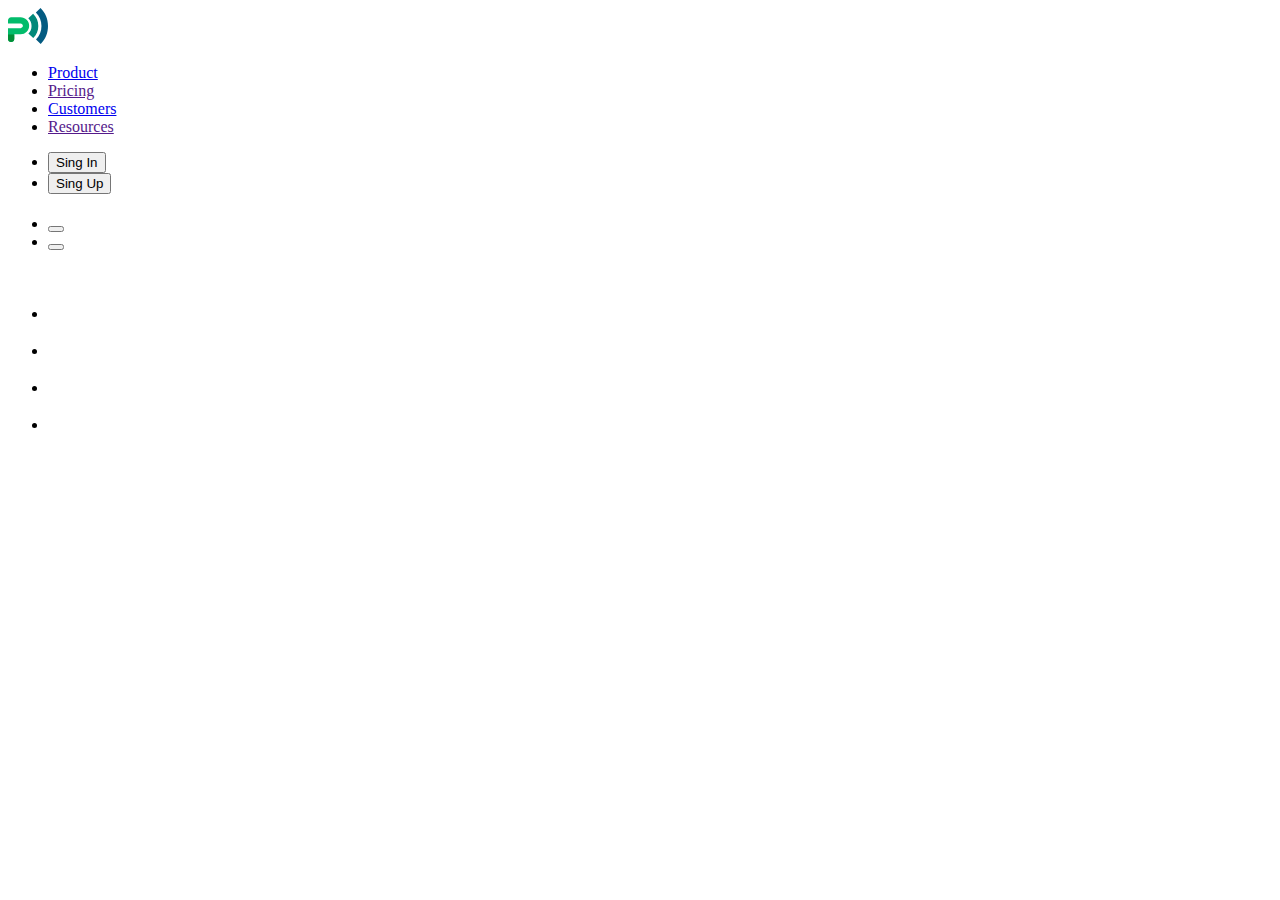
==== index.html @ 63befc43 "add markup" ====
<!DOCTYPE html>
<html lang="en">
  <head>
    <meta charset="UTF-8" />
    <meta name="viewport" content="width=device-width, initial-scale=1.0" />
    <title>Business promotion</title>
  </head>
  <body>
    <header>
      <a href="index.html"></a>
      <img src="images/logo.svg" alt="logo" width="40" height="36" />
      <nav>
        <ul>
          <li><a href="index.html">Product</a></li>
          <li><a href="">Pricing</a></li>
          <li><a href="customers.html">Customers</a></li>
          <li><a href="">Resources</a></li>
        </ul>
      </nav>
      <ul>
        <li><button type="button">Sing In</button></li>
        <li><button type="button">Sing Up</button></li>
      </ul>
    </header>
    <main>
      <section>
        <h1></h1>
        <p></p>
        <ul>
          <li><button type="button"></button></li>
          <li><button type="button"></button></li>
        </ul>
        <img src="" alt="" />
      </section>
      <section>
        <h2></h2>
        <ul>
          <li>
            <img src="" alt="" />
            <h3></h3>
            <p></p>
          </li>
          <li>
            <img src="" alt="" />
            <h3></h3>
            <p></p>
          </li>
          <li>
            <img src="" alt="" />
            <h3></h3>
            <p></p>
          </li>
          <li>
            <img src="" alt="" />
            <h3></h3>
            <p></p>
          </li>
        </ul>
      </section>
    </main>
    <footer></footer>
  </body>
</html>
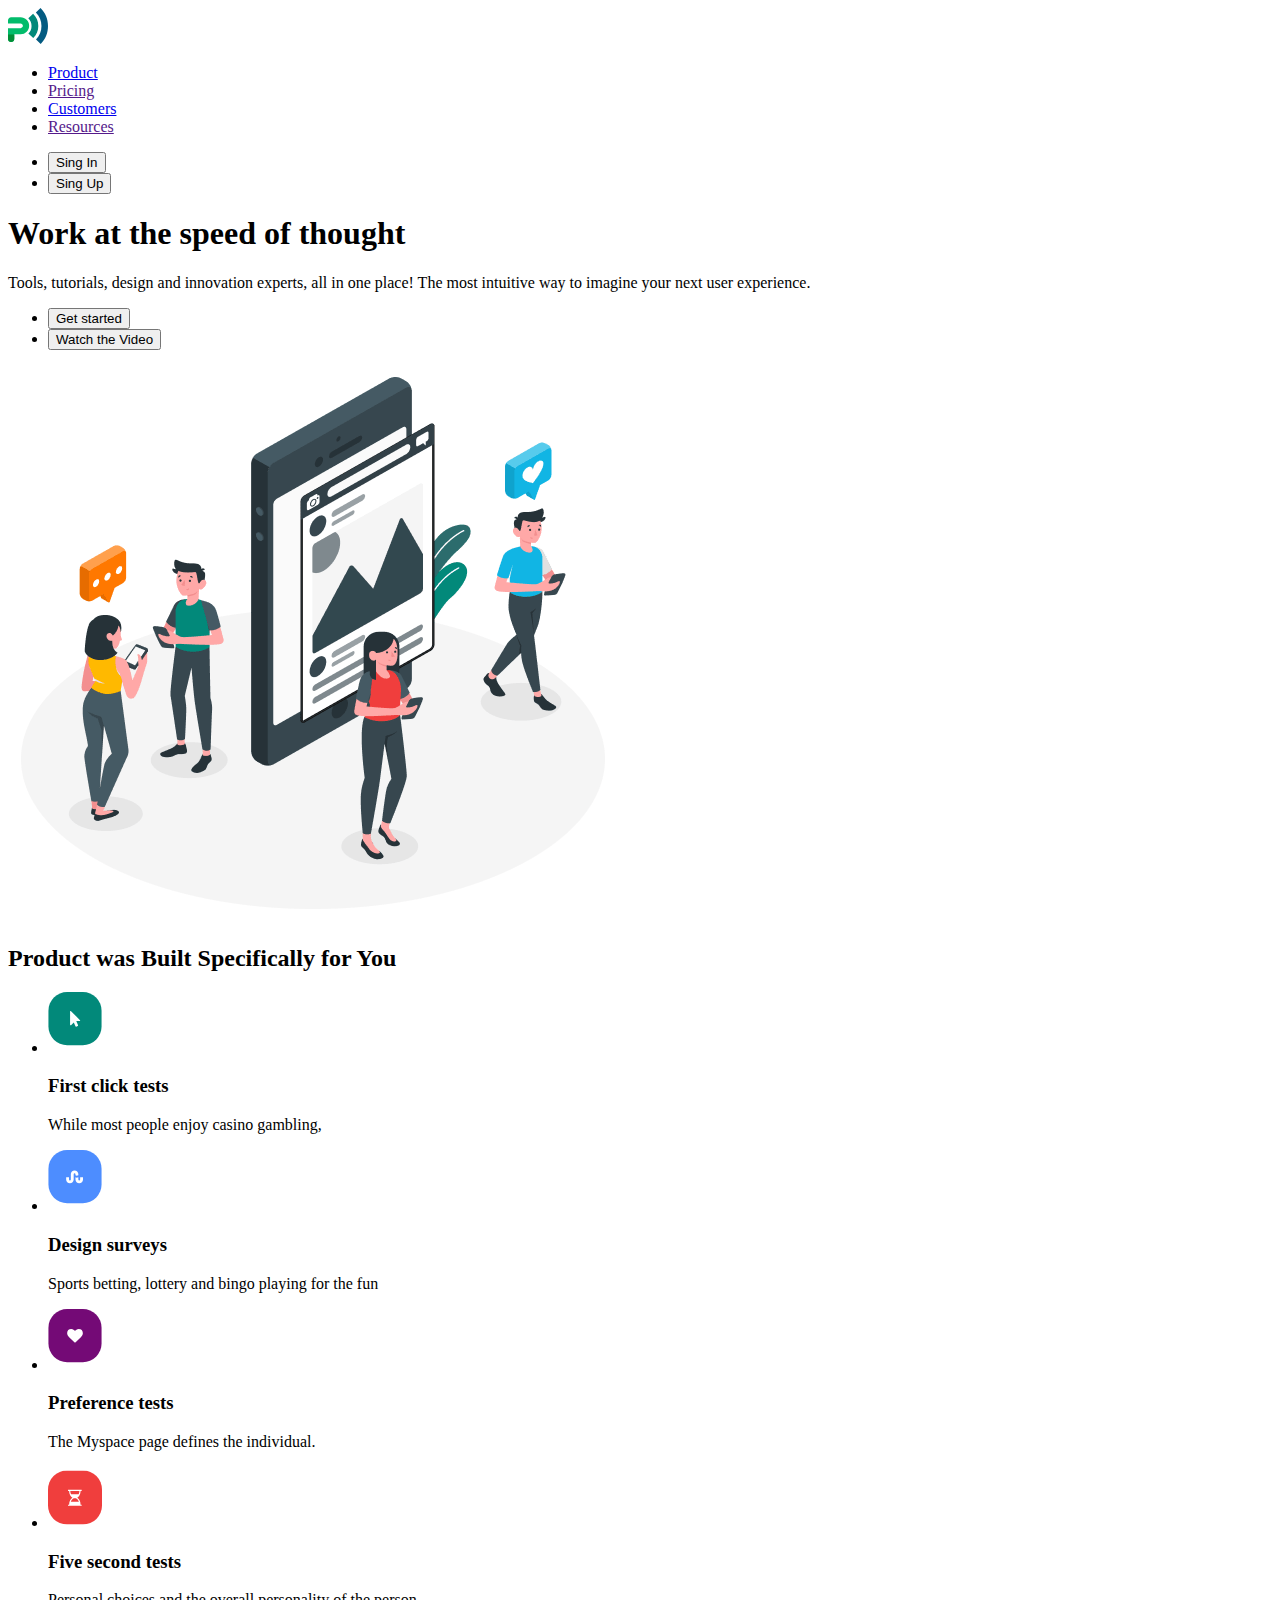
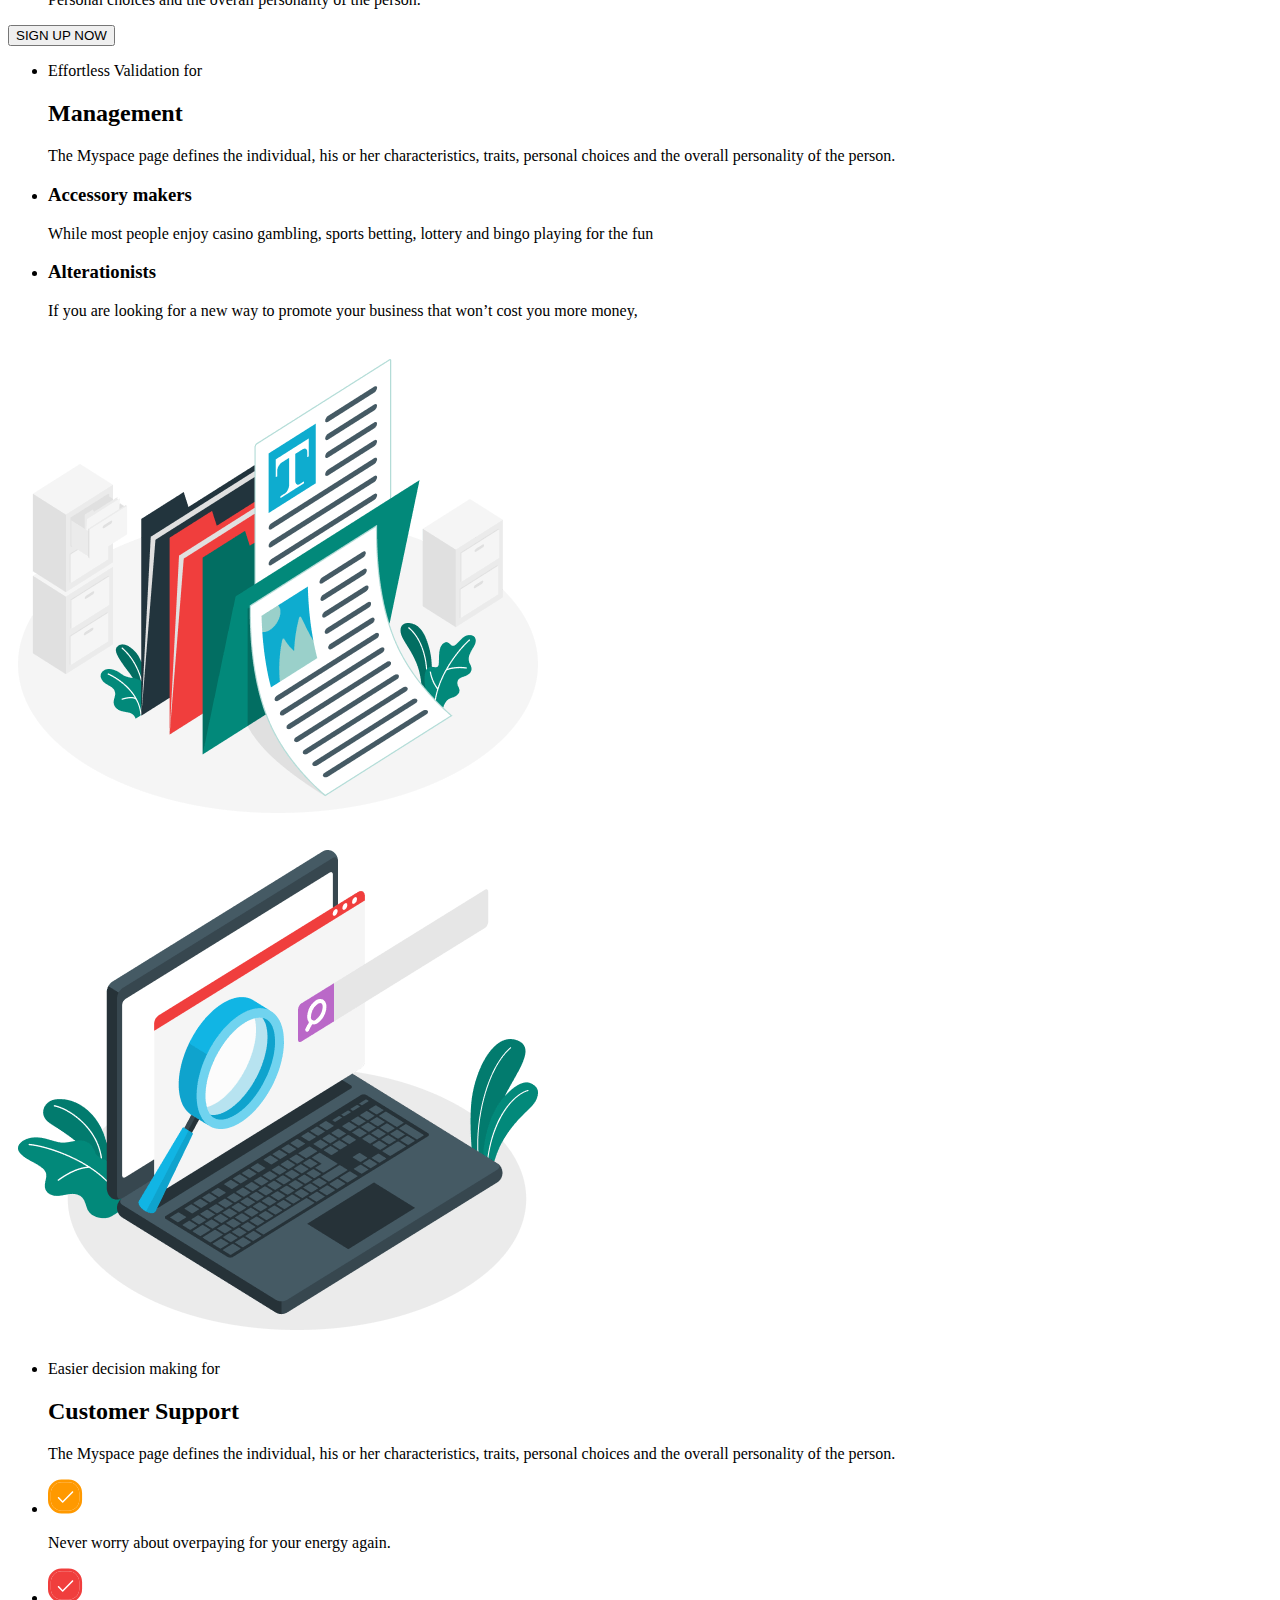
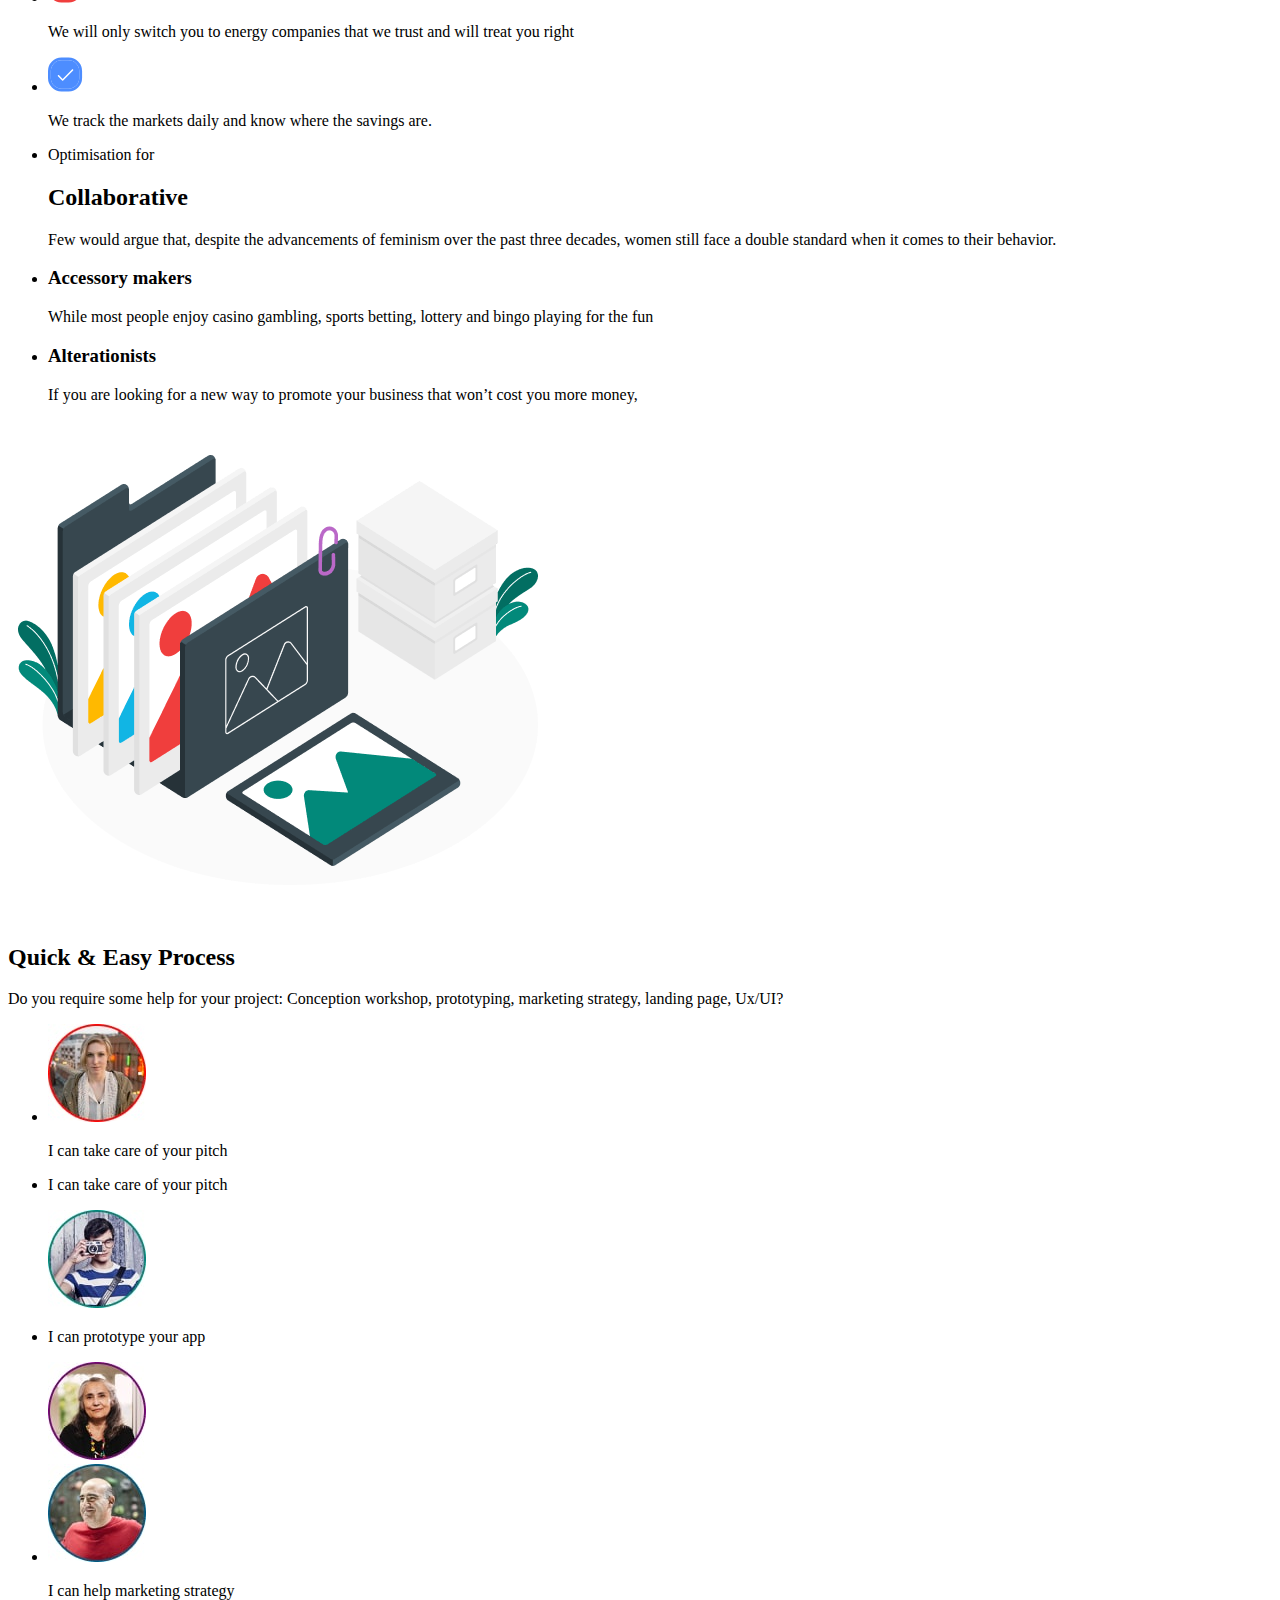
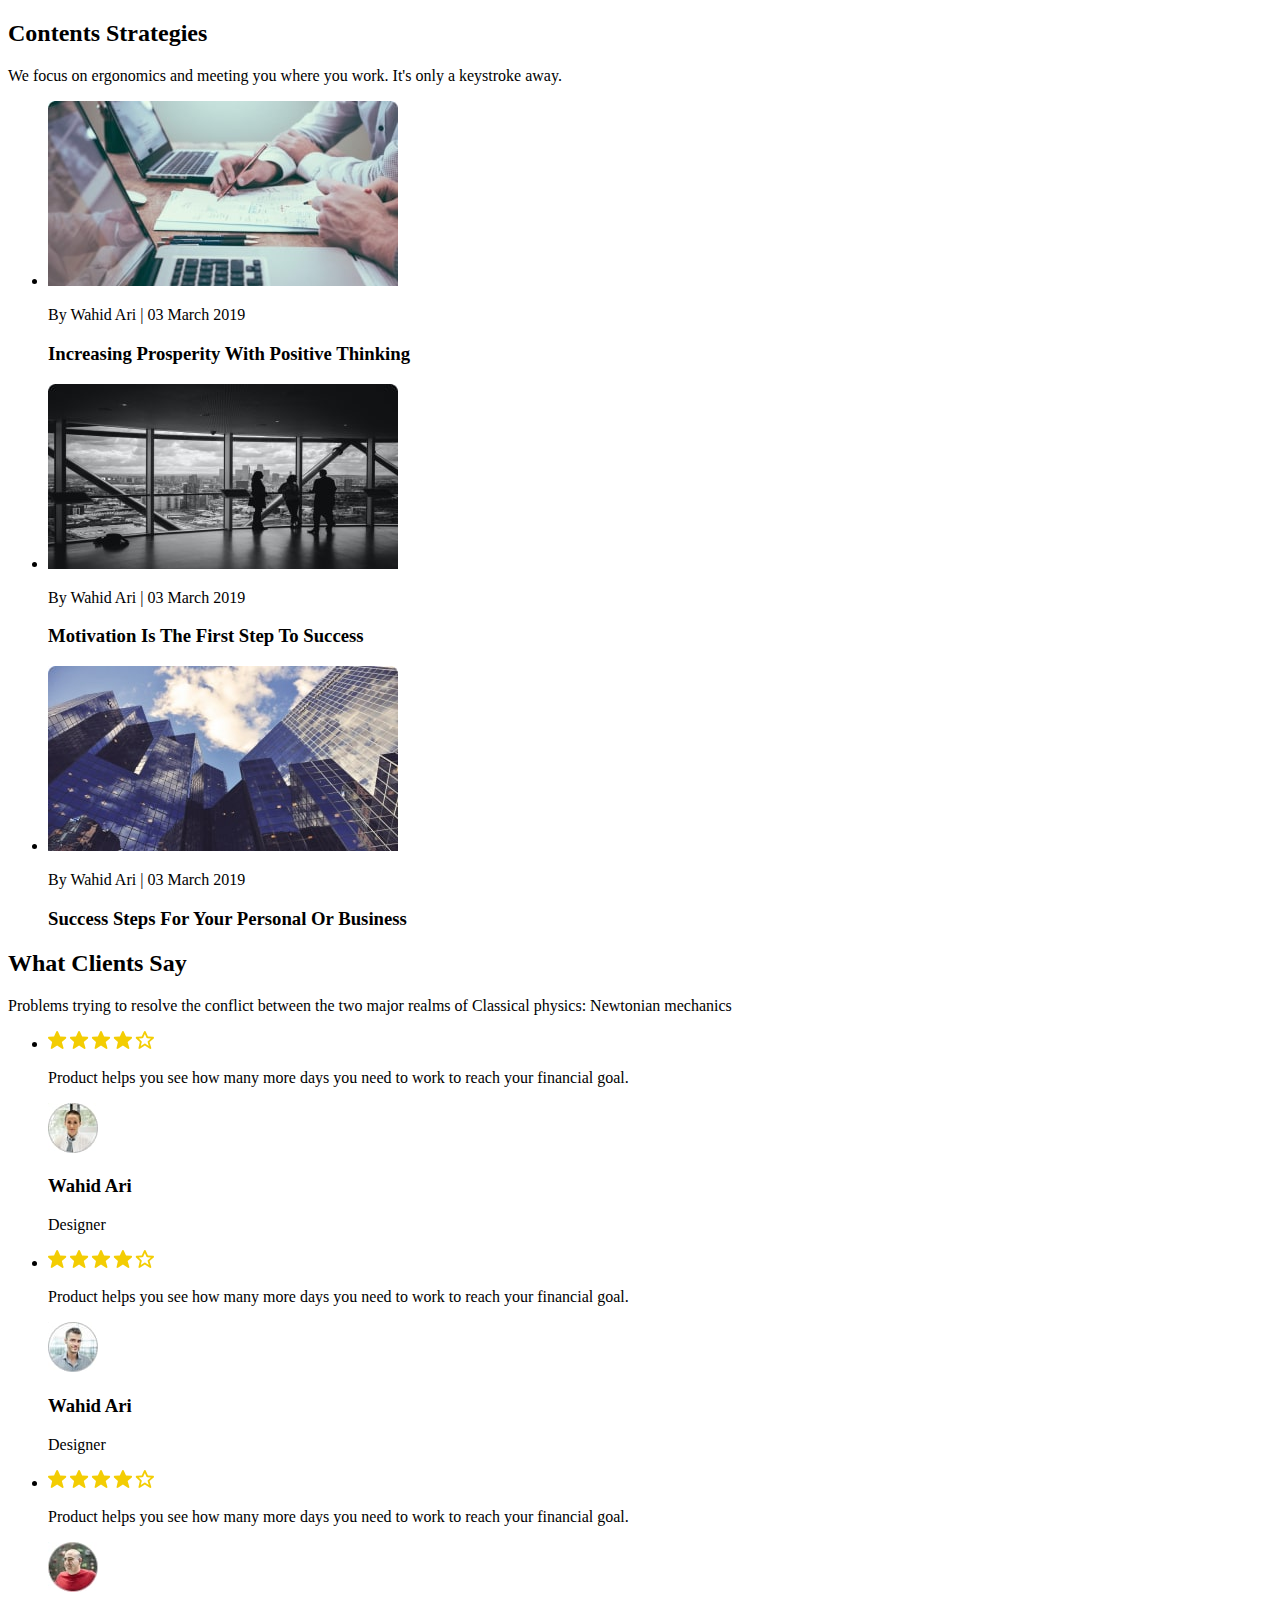
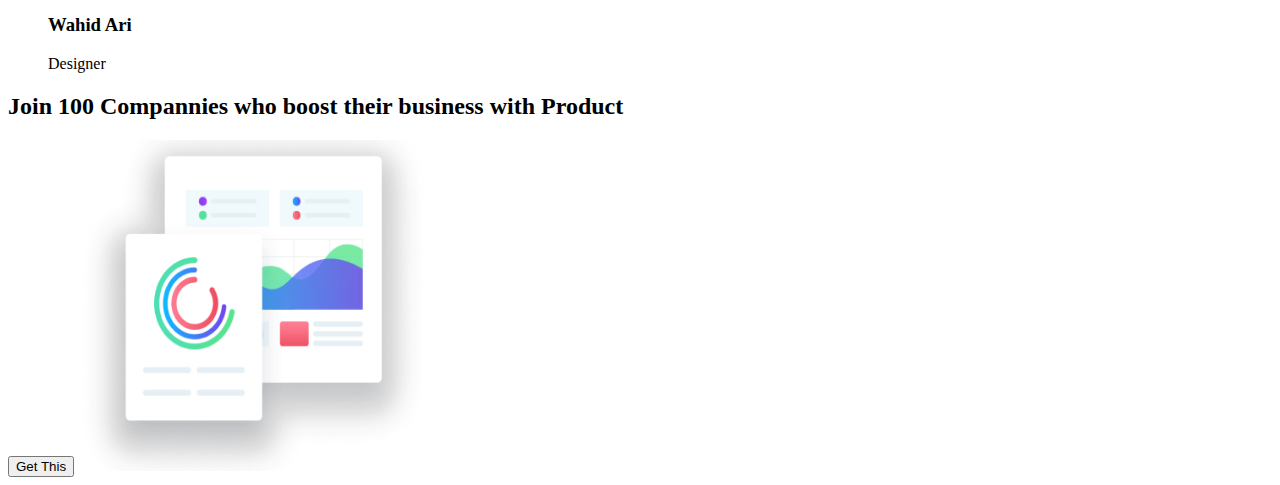
==== commit 1162c2c6: "index markup" ====
--- a/index.html
+++ b/index.html
@@ -8,7 +8,7 @@
   <body>
     <header>
       <a href="index.html"></a>
-      <img src="images/logo.svg" alt="logo" width="40" height="36" />
+      <img src="./images/logo.svg" alt="logo" width="40" height="36" />
       <nav>
         <ul>
           <li><a href="index.html">Product</a></li>
@@ -24,38 +24,311 @@
     </header>
     <main>
       <section>
-        <h1></h1>
-        <p></p>
-        <ul>
-          <li><button type="button"></button></li>
-          <li><button type="button"></button></li>
-        </ul>
-        <img src="" alt="" />
-      </section>
-      <section>
-        <h2></h2>
-        <ul>
-          <li>
-            <img src="" alt="" />
-            <h3></h3>
-            <p></p>
-          </li>
-          <li>
-            <img src="" alt="" />
-            <h3></h3>
-            <p></p>
-          </li>
-          <li>
-            <img src="" alt="" />
-            <h3></h3>
-            <p></p>
-          </li>
-          <li>
-            <img src="" alt="" />
-            <h3></h3>
-            <p></p>
-          </li>
-        </ul>
+        <h1>Work at the speed of thought</h1>
+        <p>
+          Tools, tutorials, design and innovation experts, all in one place! The
+          most intuitive way to imagine your next user experience.
+        </p>
+        <ul>
+          <li><button type="button">Get started</button></li>
+          <li><button type="button">Watch the Video</button></li>
+        </ul>
+        <img
+          src="images/hero-img.png"
+          alt="Hero-img"
+          width="610"
+          height="555"
+        />
+      </section>
+      <section>
+        <h2>Product was Built Specifically for You</h2>
+        <ul>
+          <li>
+            <img
+              src="images/icon-1.svg"
+              alt="icon-1"
+              width="54"
+              height="61,89"
+            />
+            <h3>First click tests</h3>
+            <p>While most people enjoy casino gambling,</p>
+          </li>
+          <li>
+            <img
+              src="images/icon-2.svg"
+              alt="icon-2"
+              width="54"
+              height="61,89"
+            />
+            <h3>Design surveys</h3>
+            <p>Sports betting, lottery and bingo playing for the fun</p>
+          </li>
+          <li>
+            <img
+              src="images/icon-3.svg"
+              alt="icon-3"
+              width="54"
+              height="61,89"
+            />
+            <h3>Preference tests</h3>
+            <p>The Myspace page defines the individual.</p>
+          </li>
+          <li>
+            <img
+              src="images/icon-4.svg"
+              alt="icon-4"
+              width="54"
+              height="61,89"
+            />
+            <h3>Five second tests</h3>
+            <p>Personal choices and the overall personality of the person.</p>
+          </li>
+        </ul>
+        <button type="button">SIGN UP NOW</button>
+      </section>
+      <section>
+        <ul>
+          <li>
+            <p>Effortless Validation for</p>
+            <h2>Management</h2>
+            <p>
+              The Myspace page defines the individual, his or her
+              characteristics, traits, personal choices and the overall
+              personality of the person.
+            </p>
+          </li>
+          <li>
+            <h3>Accessory makers</h3>
+            <p>
+              While most people enjoy casino gambling, sports betting, lottery
+              and bingo playing for the fun
+            </p>
+          </li>
+          <li>
+            <h3>Alterationists</h3>
+            <p>
+              If you are looking for a new way to promote your business that
+              won’t cost you more money,
+            </p>
+          </li>
+        </ul>
+        <img
+          src="images/management-img.png"
+          alt="img-management"
+          width="540"
+          height="500"
+        />
+      </section>
+      <section>
+        <img
+          src="images/support-img.png"
+          alt="img-support"
+          width="540"
+          height="500"
+        />
+        <ul>
+          <li>
+            <p>Easier decision making for</p>
+            <h2>Customer Support</h2>
+            <p>
+              The Myspace page defines the individual, his or her
+              characteristics, traits, personal choices and the overall
+              personality of the person.
+            </p>
+          </li>
+          <li>
+            <img src="images/icon5.svg" alt="icon5" width="35" height="35" />
+            <p>Never worry about overpaying for your energy again.</p>
+          </li>
+          <li>
+            <img src="images/icon6.svg" alt="icon6" width="35" height="35" />
+            <p>
+              We will only switch you to energy companies that we trust and will
+              treat you right
+            </p>
+          </li>
+          <li>
+            <img src="images/icon7.svg" alt="icon7" width="35" height="35" />
+            <p>We track the markets daily and know where the savings are.</p>
+          </li>
+        </ul>
+      </section>
+      <section>
+        <ul>
+          <li>
+            <p>Optimisation for</p>
+            <h2>Collaborative</h2>
+            <p>
+              Few would argue that, despite the advancements of feminism over
+              the past three decades, women still face a double standard when it
+              comes to their behavior.
+            </p>
+          </li>
+          <li>
+            <h3>Accessory makers</h3>
+            <p>
+              While most people enjoy casino gambling, sports betting, lottery
+              and bingo playing for the fun
+            </p>
+          </li>
+          <li>
+            <h3>Alterationists</h3>
+            <p>
+              If you are looking for a new way to promote your business that
+              won’t cost you more money,
+            </p>
+          </li>
+        </ul>
+        <img
+          src="images/collaboration-img.png"
+          alt="img-collaboration"
+          width="540"
+          height="500"
+        />
+      </section>
+      <section>
+        <h2>Quick & Easy Process</h2>
+        <p>
+          Do you require some help for your project: Conception workshop,
+          prototyping, marketing strategy, landing page, Ux/UI?
+        </p>
+        <ul>
+          <li>
+            <img
+              src="images/avatar1.jpg"
+              alt="avatar1"
+              width="98"
+              height="98"
+            />
+            <p>I can take care of your pitch</p>
+          </li>
+          <li>
+            <p>I can take care of your pitch</p>
+            <img
+              src="images/avatar2.jpg"
+              alt="avatar2"
+              width="98"
+              height="98"
+            />
+          </li>
+          <li>
+            <p>I can prototype your app</p>
+            <img
+              src="images/avatar3.jpg"
+              alt="avatar3"
+              width="98"
+              height="98"
+            />
+          </li>
+          <li>
+            <img
+              src="images/avatar4.jpg"
+              alt="avatar4"
+              width="98"
+              height="98"
+            />
+            <p>I can help marketing strategy</p>
+          </li>
+        </ul>
+      </section>
+      <section>
+        <h2>Contents Strategies</h2>
+        <p>
+          We focus on ergonomics and meeting you where you work. It's only a
+          keystroke away.
+        </p>
+        <ul>
+          <li>
+            <img
+              src="images/image1.jpg"
+              alt="image1"
+              width="350"
+              height="185"
+            />
+            <p>By Wahid Ari | 03 March 2019</p>
+            <h3>Increasing Prosperity With Positive Thinking</h3>
+          </li>
+          <li>
+            <img
+              src="images/image2.jpg"
+              alt="image2"
+              width="350"
+              height="185"
+            />
+            <p>By Wahid Ari | 03 March 2019</p>
+            <h3>Motivation Is The First Step To Success</h3>
+          </li>
+          <li>
+            <img
+              src="images/image3.jpg"
+              alt="image3"
+              width="350"
+              height="185"
+            />
+            <p>By Wahid Ari | 03 March 2019</p>
+            <h3>Success Steps For Your Personal Or Business</h3>
+          </li>
+        </ul>
+      </section>
+      <section></section>
+      <section>
+        <h2>What Clients Say</h2>
+        <p>
+          Problems trying to resolve the conflict between the two major realms
+          of Classical physics: Newtonian mechanics
+        </p>
+        <ul>
+          <li>
+            <img src="images/Group1.svg" alt="Group1" />
+            <p>
+              Product helps you see how many more days you need to work to reach
+              your financial goal.
+            </p>
+            <img
+              src="images/Ellipse 1.jpg"
+              alt="Ellipse1"
+              width="50"
+              height="50"
+            />
+            <h3>Wahid Ari</h3>
+            <p>Designer</p>
+          </li>
+          <li>
+            <img src="images/Group1.svg" alt="Group1" />
+            <p>
+              Product helps you see how many more days you need to work to reach
+              your financial goal.
+            </p>
+            <img
+              src="images/Ellipse 2.jpg"
+              alt="Ellipse2"
+              width="50"
+              height="50"
+            />
+            <h3>Wahid Ari</h3>
+            <p>Designer</p>
+          </li>
+          <li>
+            <img src="images/Group1.svg" alt="Group1" />
+            <p>
+              Product helps you see how many more days you need to work to reach
+              your financial goal.
+            </p>
+            <img
+              src="images/Ellipse 3.jpg"
+              alt="Ellipse3"
+              width="50"
+              height="50"
+            />
+            <h3>Wahid Ari</h3>
+            <p>Designer</p>
+          </li>
+        </ul>
+      </section>
+      <section>
+        <h2>Join 100 Compannies who boost their business with Product</h2>
+        <button type="button">Get This</button>
+        <img src="images/screen.png" alt="screen" width="351" height="331" />
       </section>
     </main>
     <footer></footer>
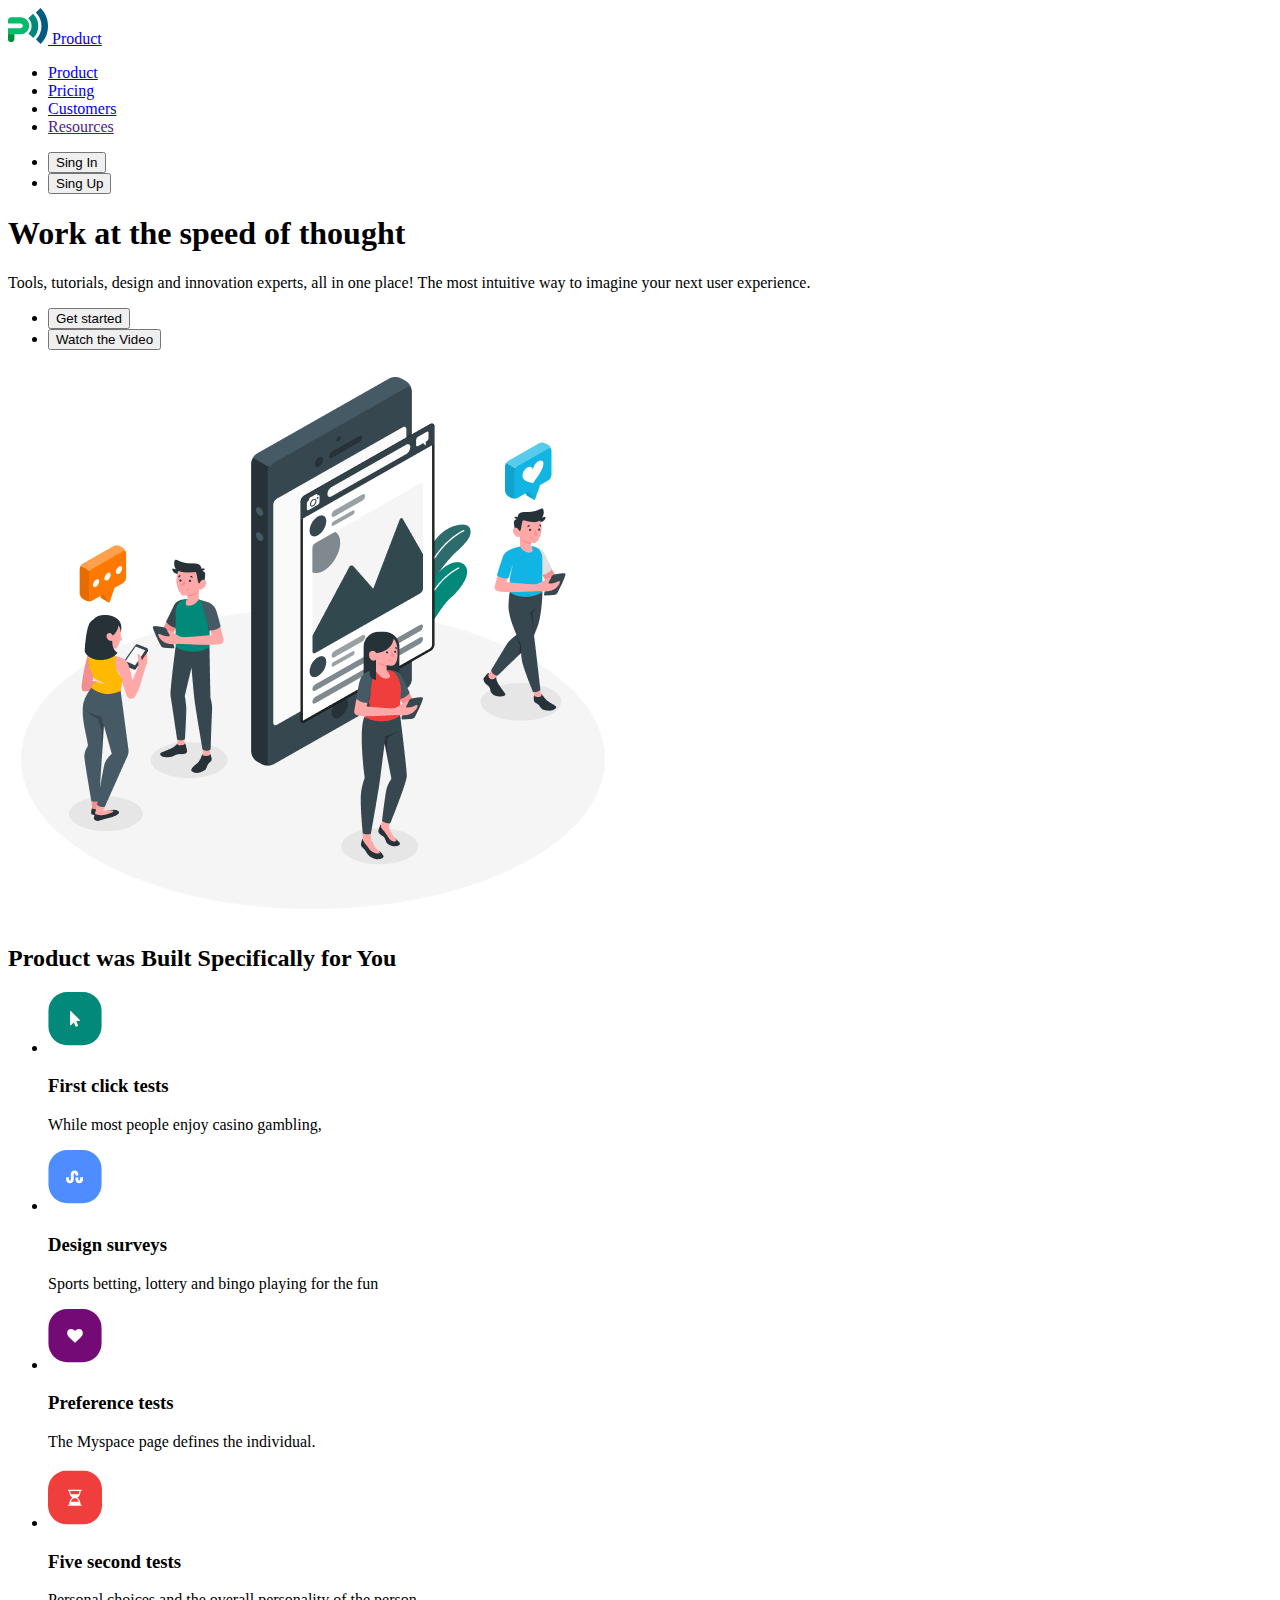
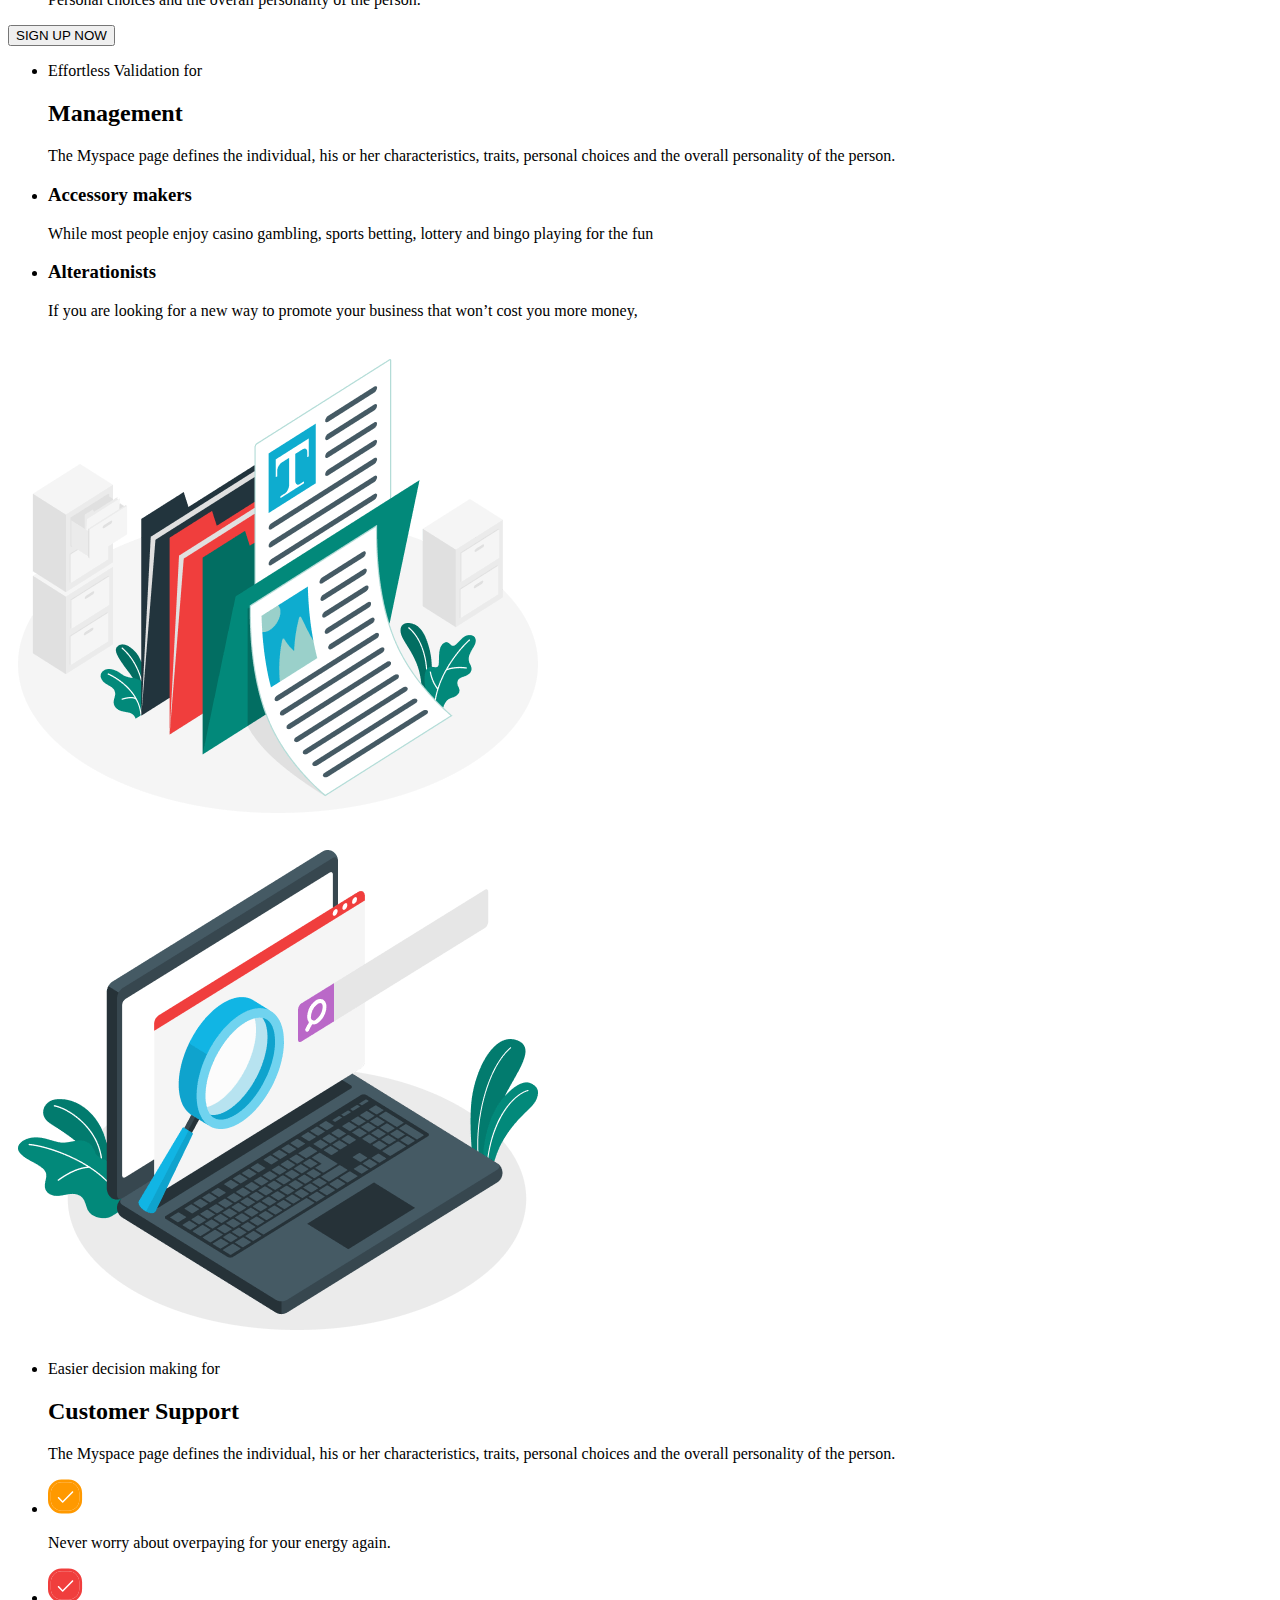
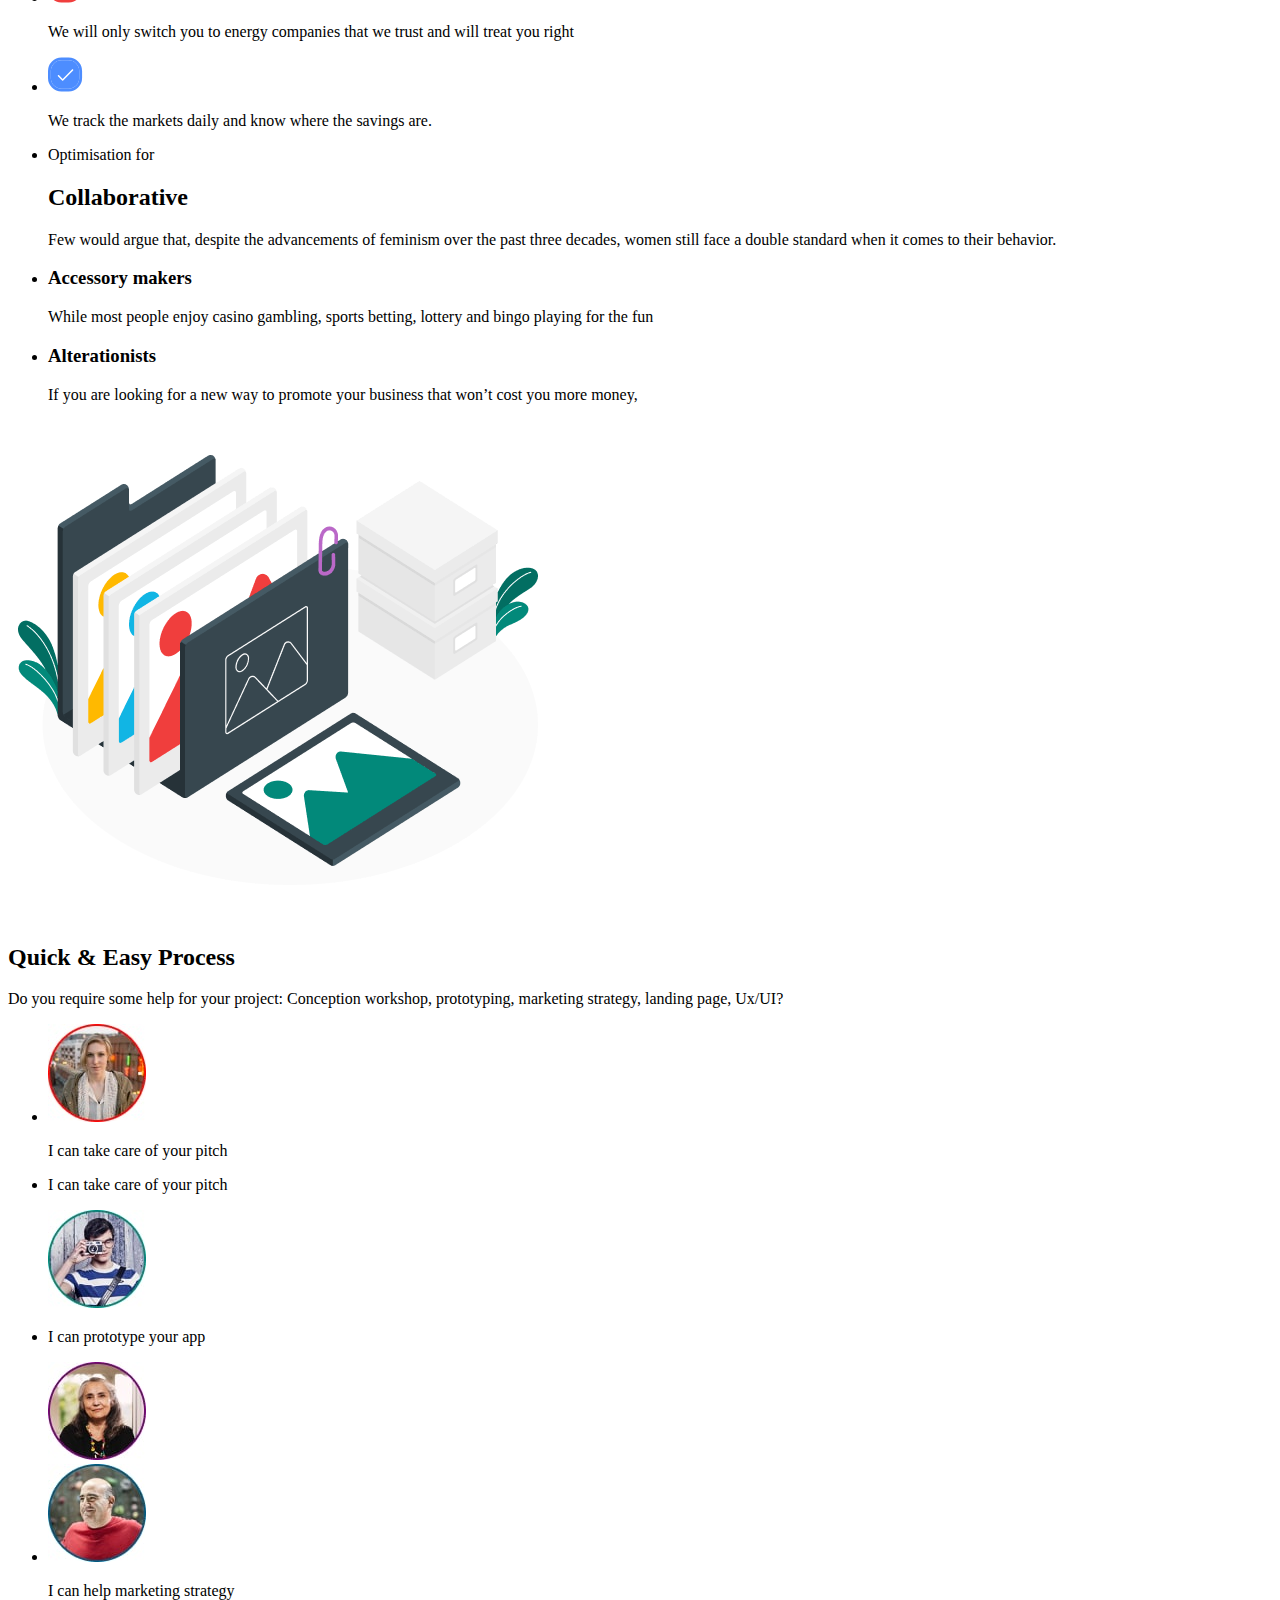
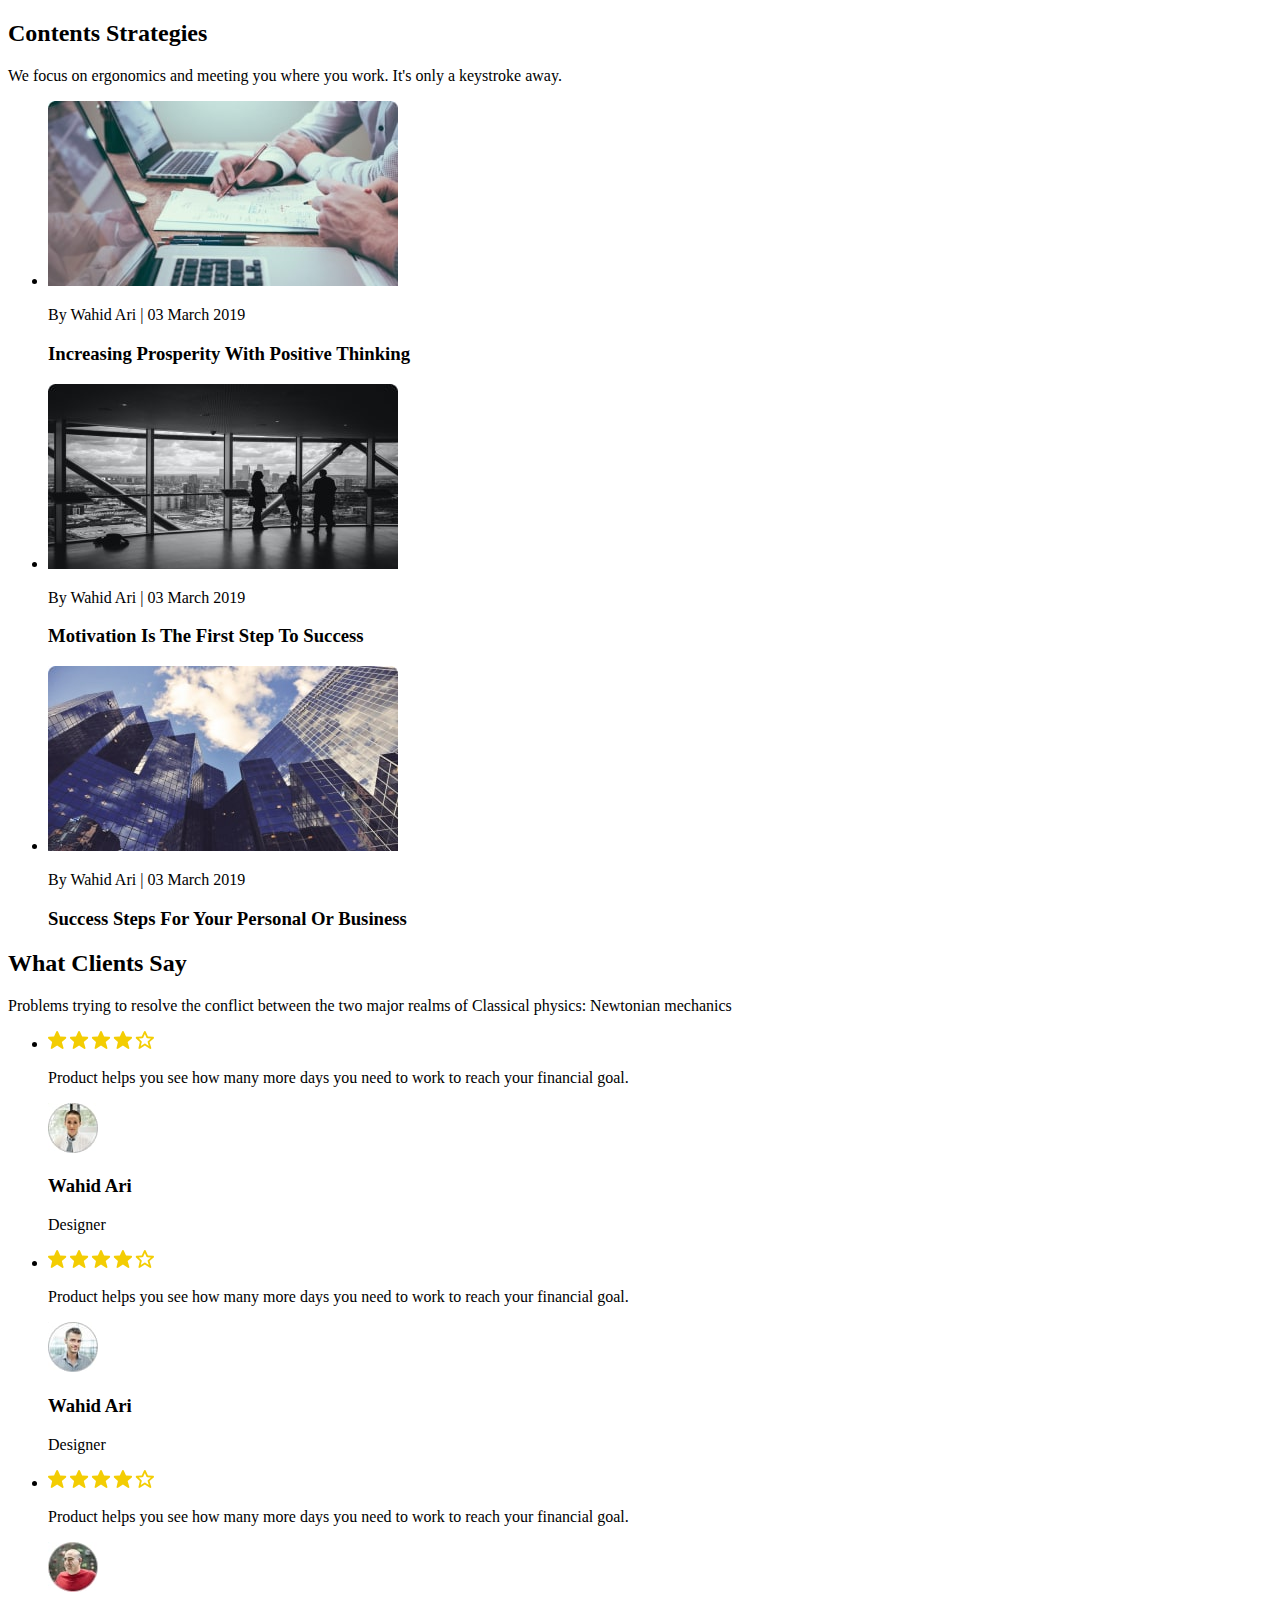
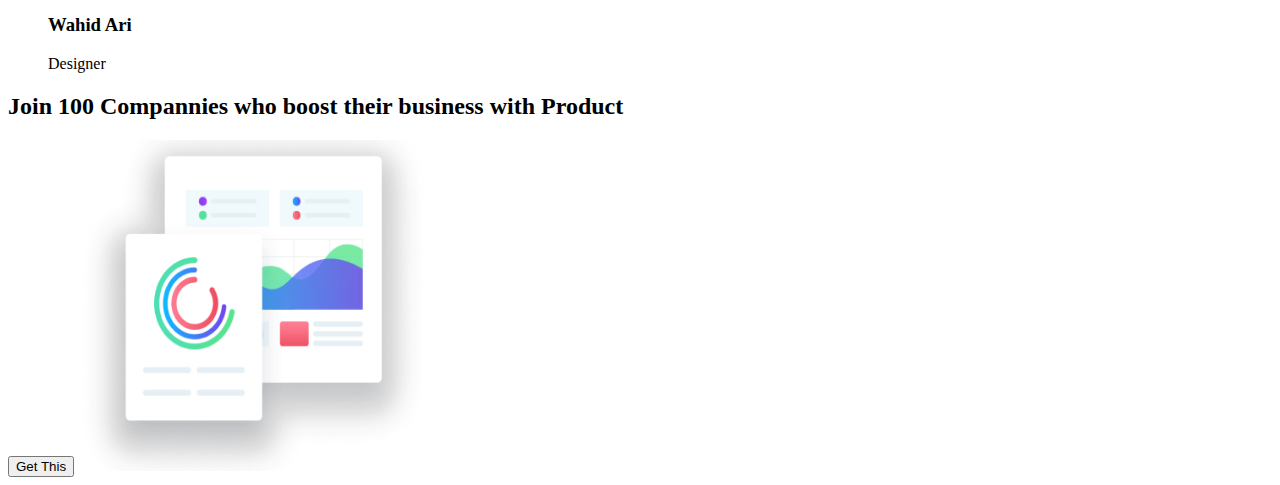
==== commit ac2da2c2: "add markup all" ====
--- a/index.html
+++ b/index.html
@@ -7,13 +7,15 @@
   </head>
   <body>
     <header>
-      <a href="index.html"></a>
-      <img src="./images/logo.svg" alt="logo" width="40" height="36" />
+      <a href="./index.html">
+        <img src="./images/logo.svg" alt="logo" width="40" height="36" />
+        Product
+      </a>
       <nav>
         <ul>
-          <li><a href="index.html">Product</a></li>
-          <li><a href="">Pricing</a></li>
-          <li><a href="customers.html">Customers</a></li>
+          <li><a href="./index.html">Product</a></li>
+          <li><a href="./pricing.html">Pricing</a></li>
+          <li><a href="./customers.html">Customers</a></li>
           <li><a href="">Resources</a></li>
         </ul>
       </nav>
@@ -34,7 +36,7 @@
           <li><button type="button">Watch the Video</button></li>
         </ul>
         <img
-          src="images/hero-img.png"
+          src="./images/hero-img.png"
           alt="Hero-img"
           width="610"
           height="555"
@@ -45,7 +47,7 @@
         <ul>
           <li>
             <img
-              src="images/icon-1.svg"
+              src="./images/icon-1.svg"
               alt="icon-1"
               width="54"
               height="61,89"
@@ -55,7 +57,7 @@
           </li>
           <li>
             <img
-              src="images/icon-2.svg"
+              src="./images/icon-2.svg"
               alt="icon-2"
               width="54"
               height="61,89"
@@ -65,7 +67,7 @@
           </li>
           <li>
             <img
-              src="images/icon-3.svg"
+              src="./images/icon-3.svg"
               alt="icon-3"
               width="54"
               height="61,89"
@@ -75,7 +77,7 @@
           </li>
           <li>
             <img
-              src="images/icon-4.svg"
+              src="./images/icon-4.svg"
               alt="icon-4"
               width="54"
               height="61,89"
@@ -113,7 +115,7 @@
           </li>
         </ul>
         <img
-          src="images/management-img.png"
+          src="./images/management-img.png"
           alt="img-management"
           width="540"
           height="500"
@@ -121,7 +123,7 @@
       </section>
       <section>
         <img
-          src="images/support-img.png"
+          src="./images/support-img.png"
           alt="img-support"
           width="540"
           height="500"
@@ -137,18 +139,18 @@
             </p>
           </li>
           <li>
-            <img src="images/icon5.svg" alt="icon5" width="35" height="35" />
+            <img src="./images/icon5.svg" alt="icon5" width="35" height="35" />
             <p>Never worry about overpaying for your energy again.</p>
           </li>
           <li>
-            <img src="images/icon6.svg" alt="icon6" width="35" height="35" />
+            <img src="./images/icon6.svg" alt="icon6" width="35" height="35" />
             <p>
               We will only switch you to energy companies that we trust and will
               treat you right
             </p>
           </li>
           <li>
-            <img src="images/icon7.svg" alt="icon7" width="35" height="35" />
+            <img src="./images/icon7.svg" alt="icon7" width="35" height="35" />
             <p>We track the markets daily and know where the savings are.</p>
           </li>
         </ul>
@@ -180,7 +182,7 @@
           </li>
         </ul>
         <img
-          src="images/collaboration-img.png"
+          src="./images/collaboration-img.png"
           alt="img-collaboration"
           width="540"
           height="500"
@@ -195,7 +197,7 @@
         <ul>
           <li>
             <img
-              src="images/avatar1.jpg"
+              src="./images/avatar1.jpg"
               alt="avatar1"
               width="98"
               height="98"
@@ -205,7 +207,7 @@
           <li>
             <p>I can take care of your pitch</p>
             <img
-              src="images/avatar2.jpg"
+              src="./images/avatar2.jpg"
               alt="avatar2"
               width="98"
               height="98"
@@ -214,7 +216,7 @@
           <li>
             <p>I can prototype your app</p>
             <img
-              src="images/avatar3.jpg"
+              src="./images/avatar3.jpg"
               alt="avatar3"
               width="98"
               height="98"
@@ -222,7 +224,7 @@
           </li>
           <li>
             <img
-              src="images/avatar4.jpg"
+              src="./images/avatar4.jpg"
               alt="avatar4"
               width="98"
               height="98"
@@ -240,7 +242,7 @@
         <ul>
           <li>
             <img
-              src="images/image1.jpg"
+              src="./images/image1.jpg"
               alt="image1"
               width="350"
               height="185"
@@ -250,7 +252,7 @@
           </li>
           <li>
             <img
-              src="images/image2.jpg"
+              src="./images/image2.jpg"
               alt="image2"
               width="350"
               height="185"
@@ -260,7 +262,7 @@
           </li>
           <li>
             <img
-              src="images/image3.jpg"
+              src="./images/image3.jpg"
               alt="image3"
               width="350"
               height="185"
@@ -279,13 +281,13 @@
         </p>
         <ul>
           <li>
-            <img src="images/Group1.svg" alt="Group1" />
+            <img src="./images/Group1.svg" alt="Group1" />
             <p>
               Product helps you see how many more days you need to work to reach
               your financial goal.
             </p>
             <img
-              src="images/Ellipse 1.jpg"
+              src="./images/Ellipse 1.jpg"
               alt="Ellipse1"
               width="50"
               height="50"
@@ -294,13 +296,13 @@
             <p>Designer</p>
           </li>
           <li>
-            <img src="images/Group1.svg" alt="Group1" />
+            <img src="./images/Group1.svg" alt="Group1" />
             <p>
               Product helps you see how many more days you need to work to reach
               your financial goal.
             </p>
             <img
-              src="images/Ellipse 2.jpg"
+              src="./images/Ellipse 2.jpg"
               alt="Ellipse2"
               width="50"
               height="50"
@@ -309,13 +311,13 @@
             <p>Designer</p>
           </li>
           <li>
-            <img src="images/Group1.svg" alt="Group1" />
+            <img src="./images/Group1.svg" alt="Group1" />
             <p>
               Product helps you see how many more days you need to work to reach
               your financial goal.
             </p>
             <img
-              src="images/Ellipse 3.jpg"
+              src="./images/Ellipse 3.jpg"
               alt="Ellipse3"
               width="50"
               height="50"
@@ -328,7 +330,7 @@
       <section>
         <h2>Join 100 Compannies who boost their business with Product</h2>
         <button type="button">Get This</button>
-        <img src="images/screen.png" alt="screen" width="351" height="331" />
+        <img src="./images/screen.png" alt="screen" width="351" height="331" />
       </section>
     </main>
     <footer></footer>
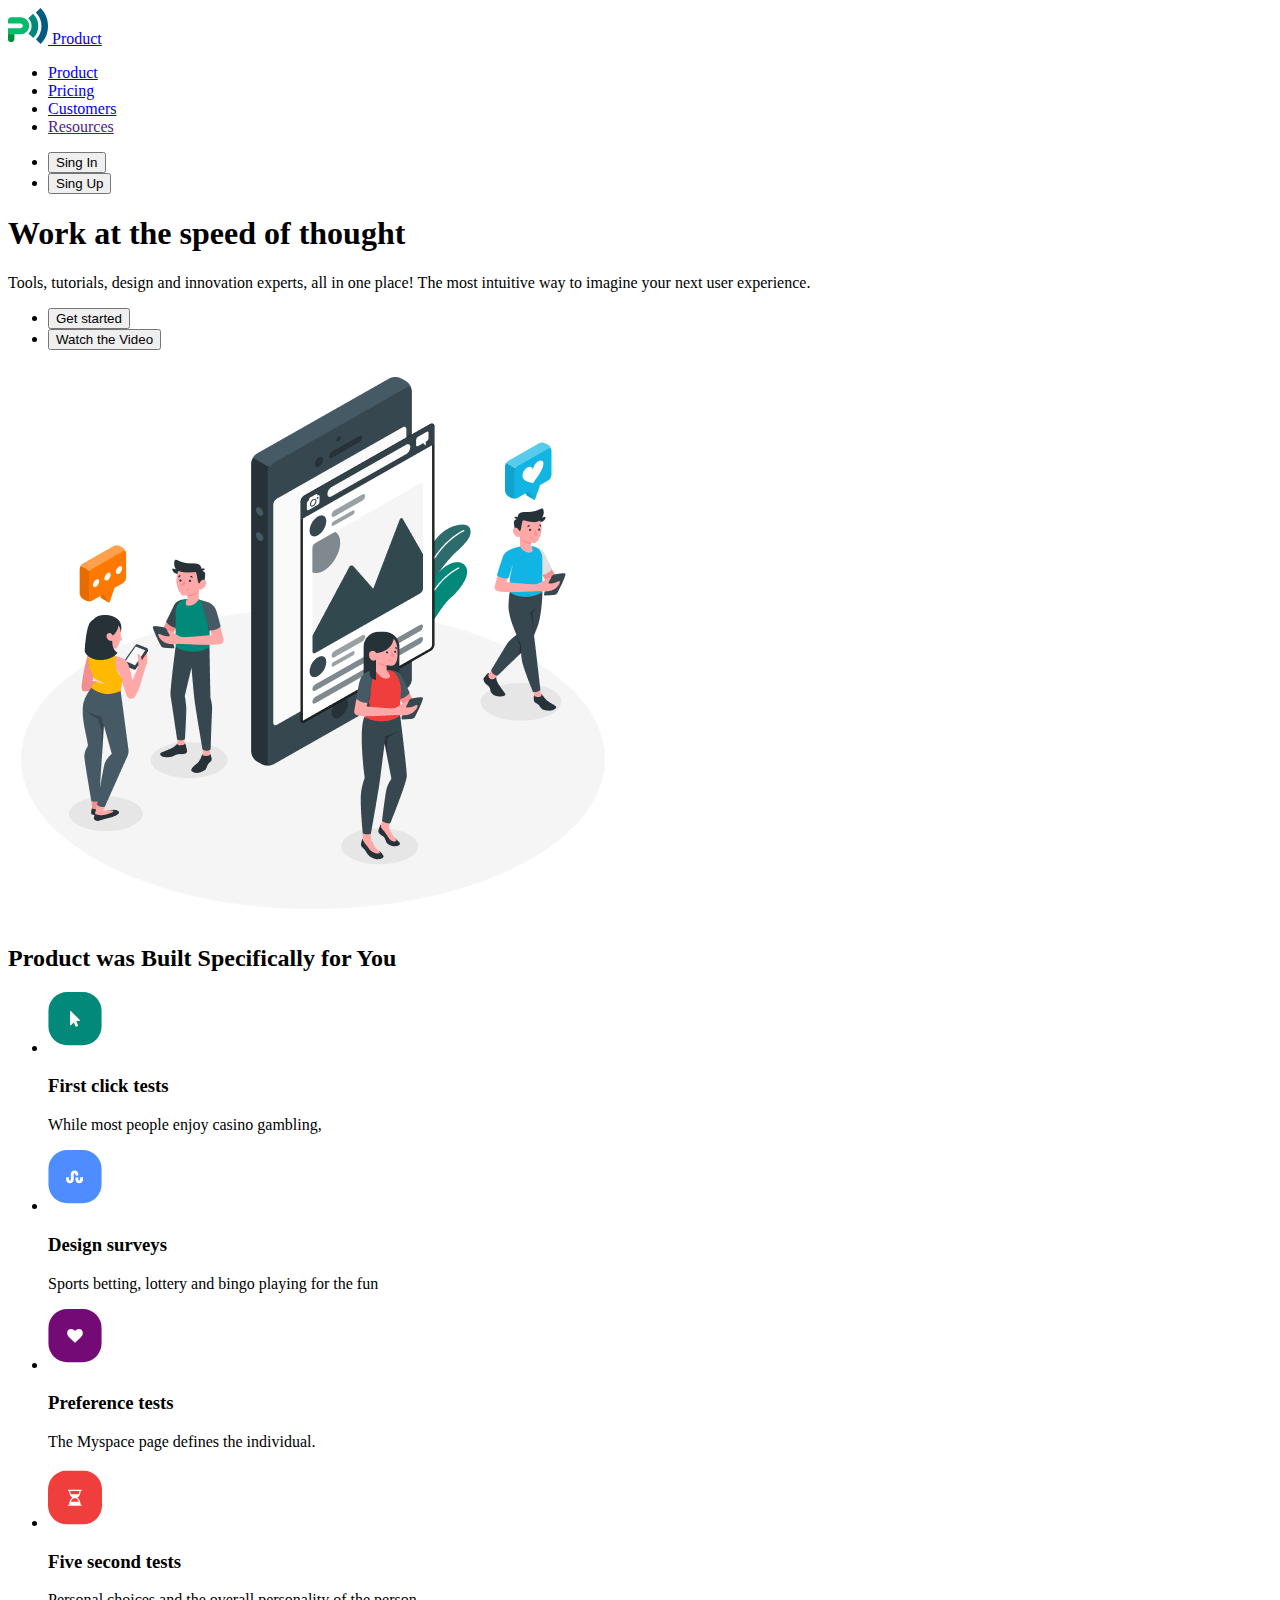
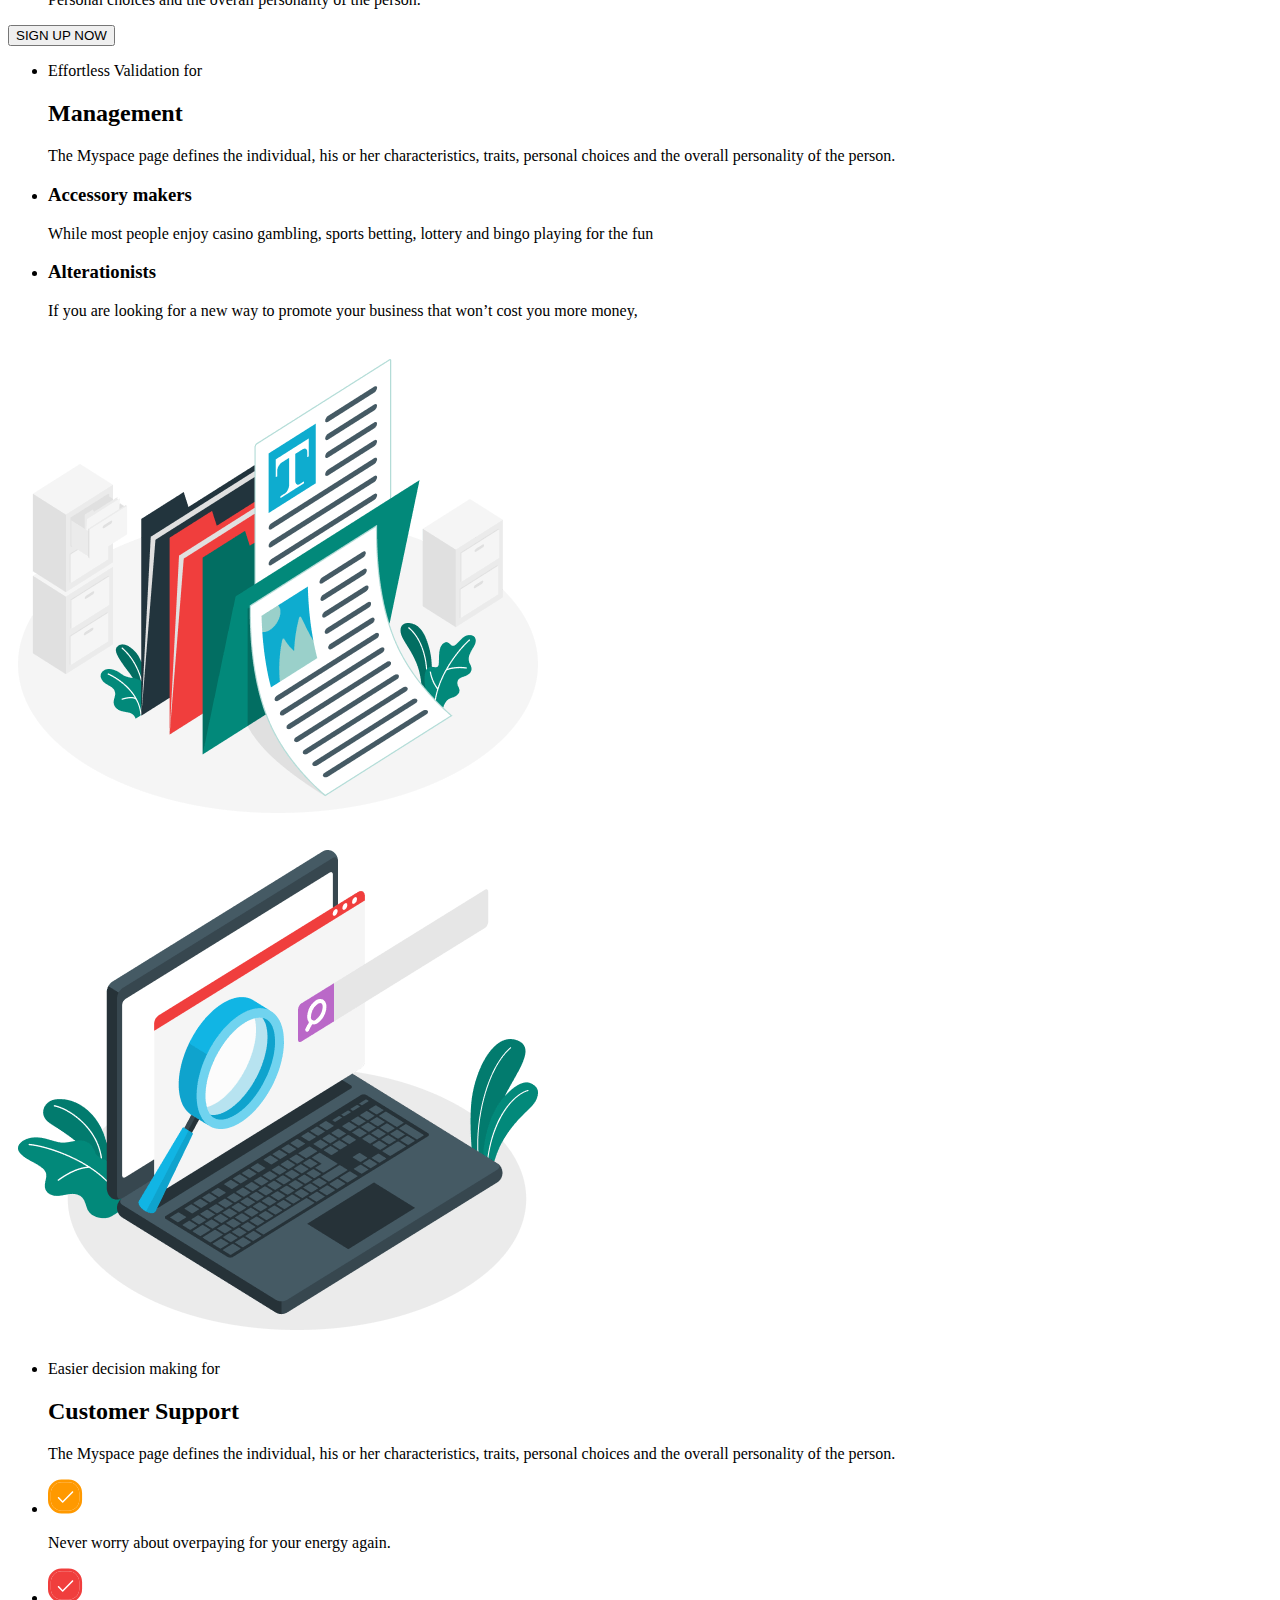
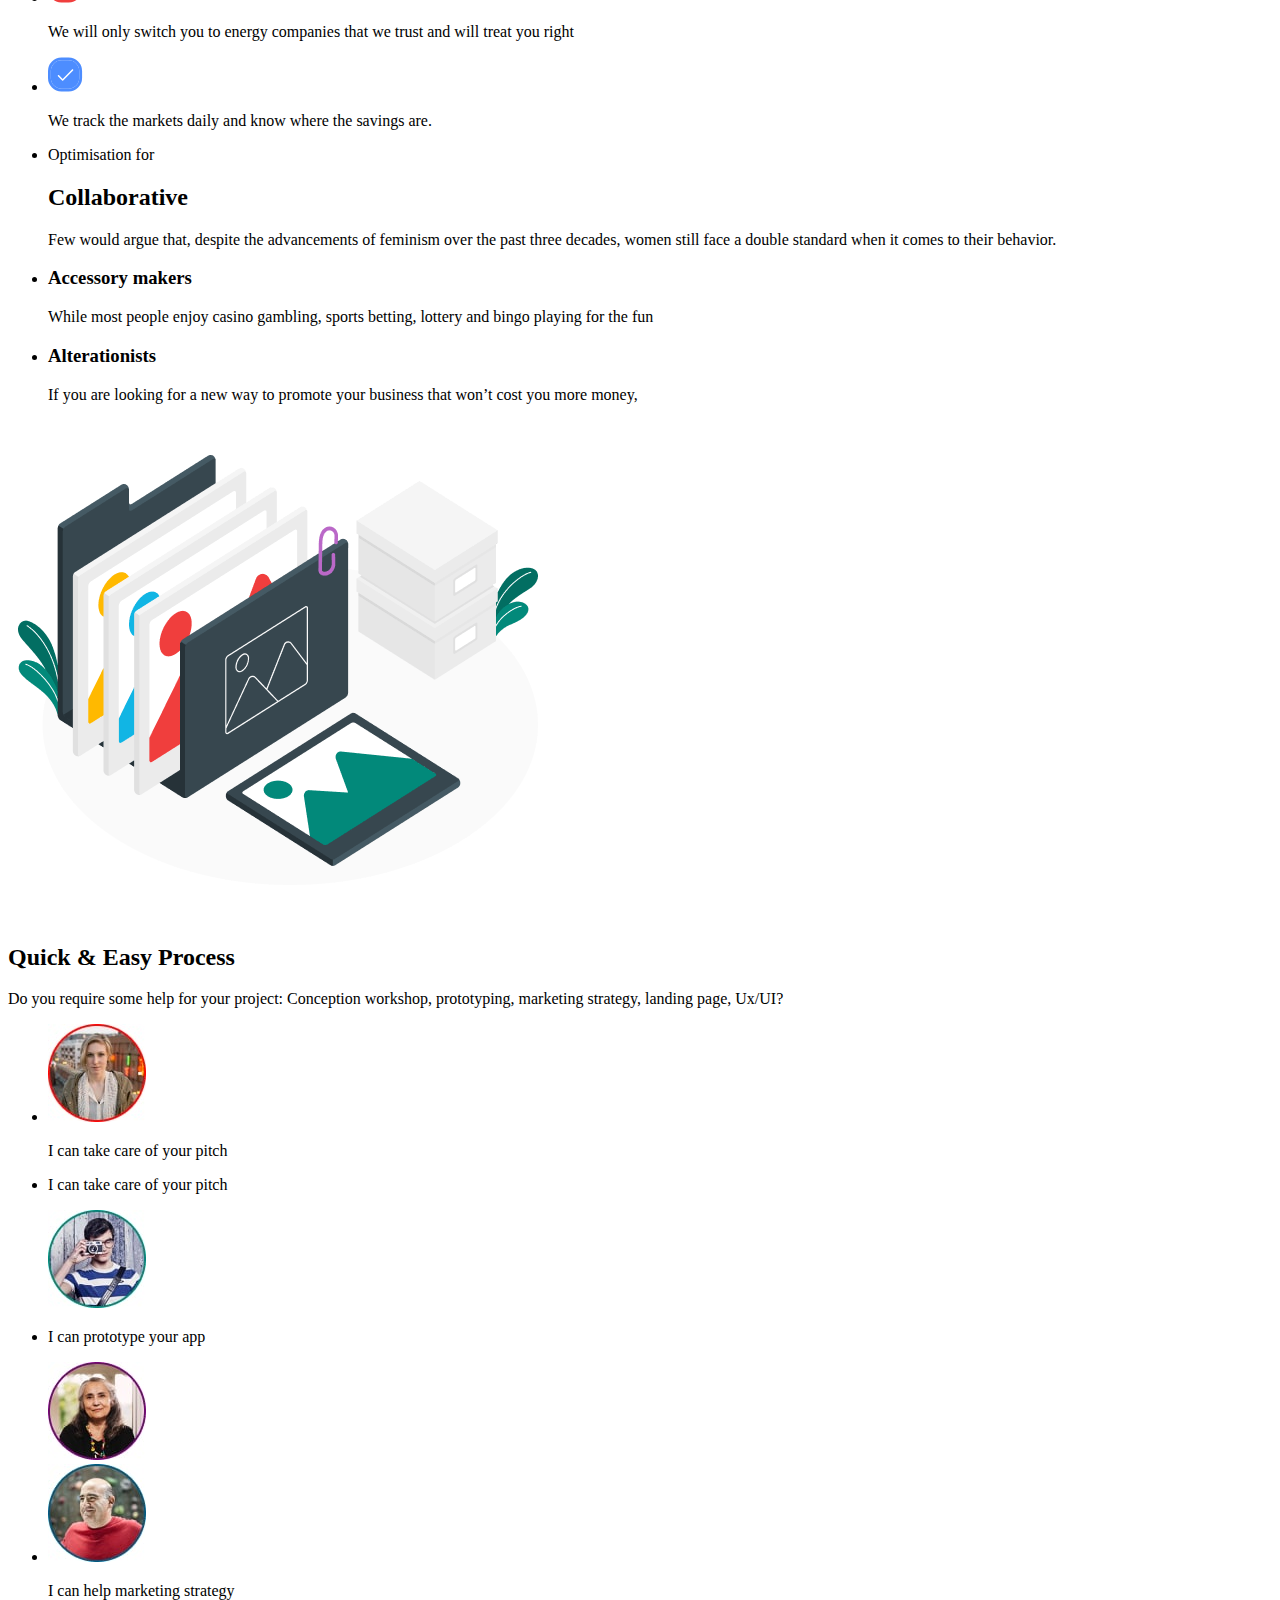
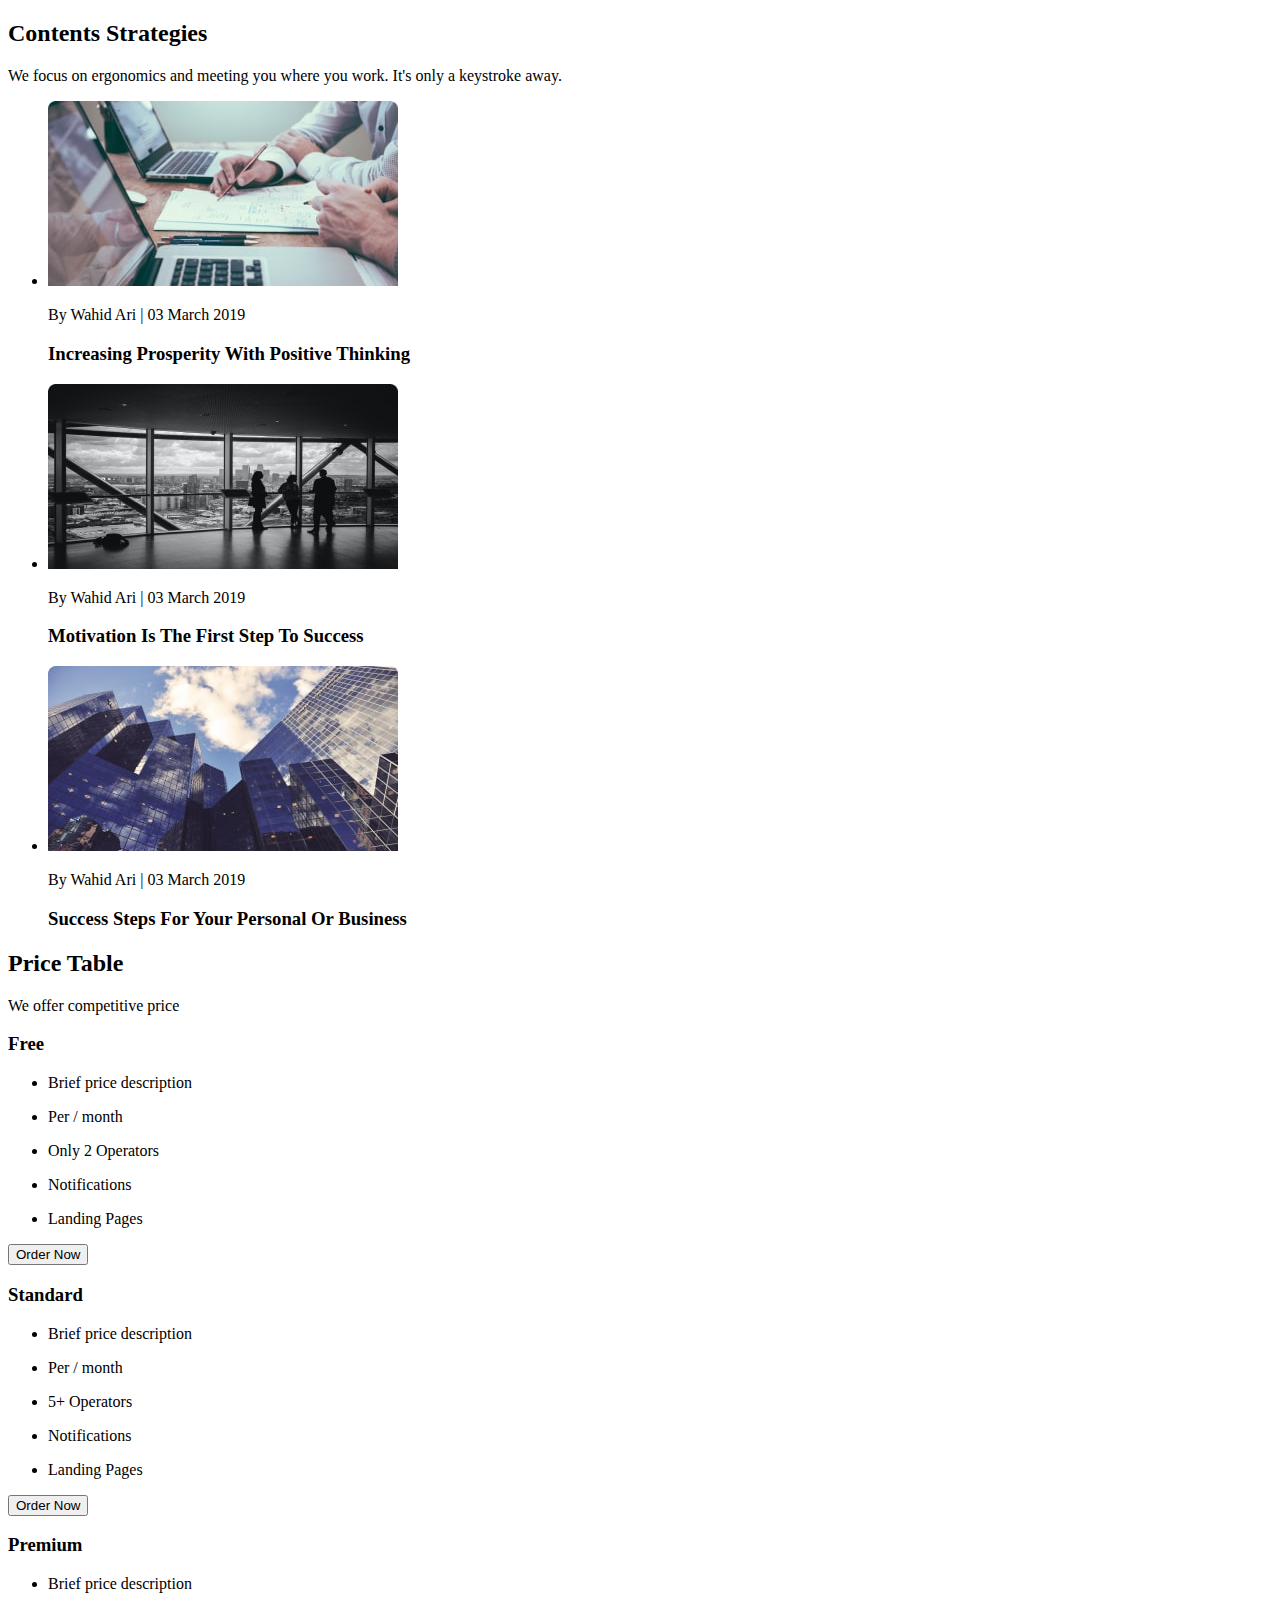
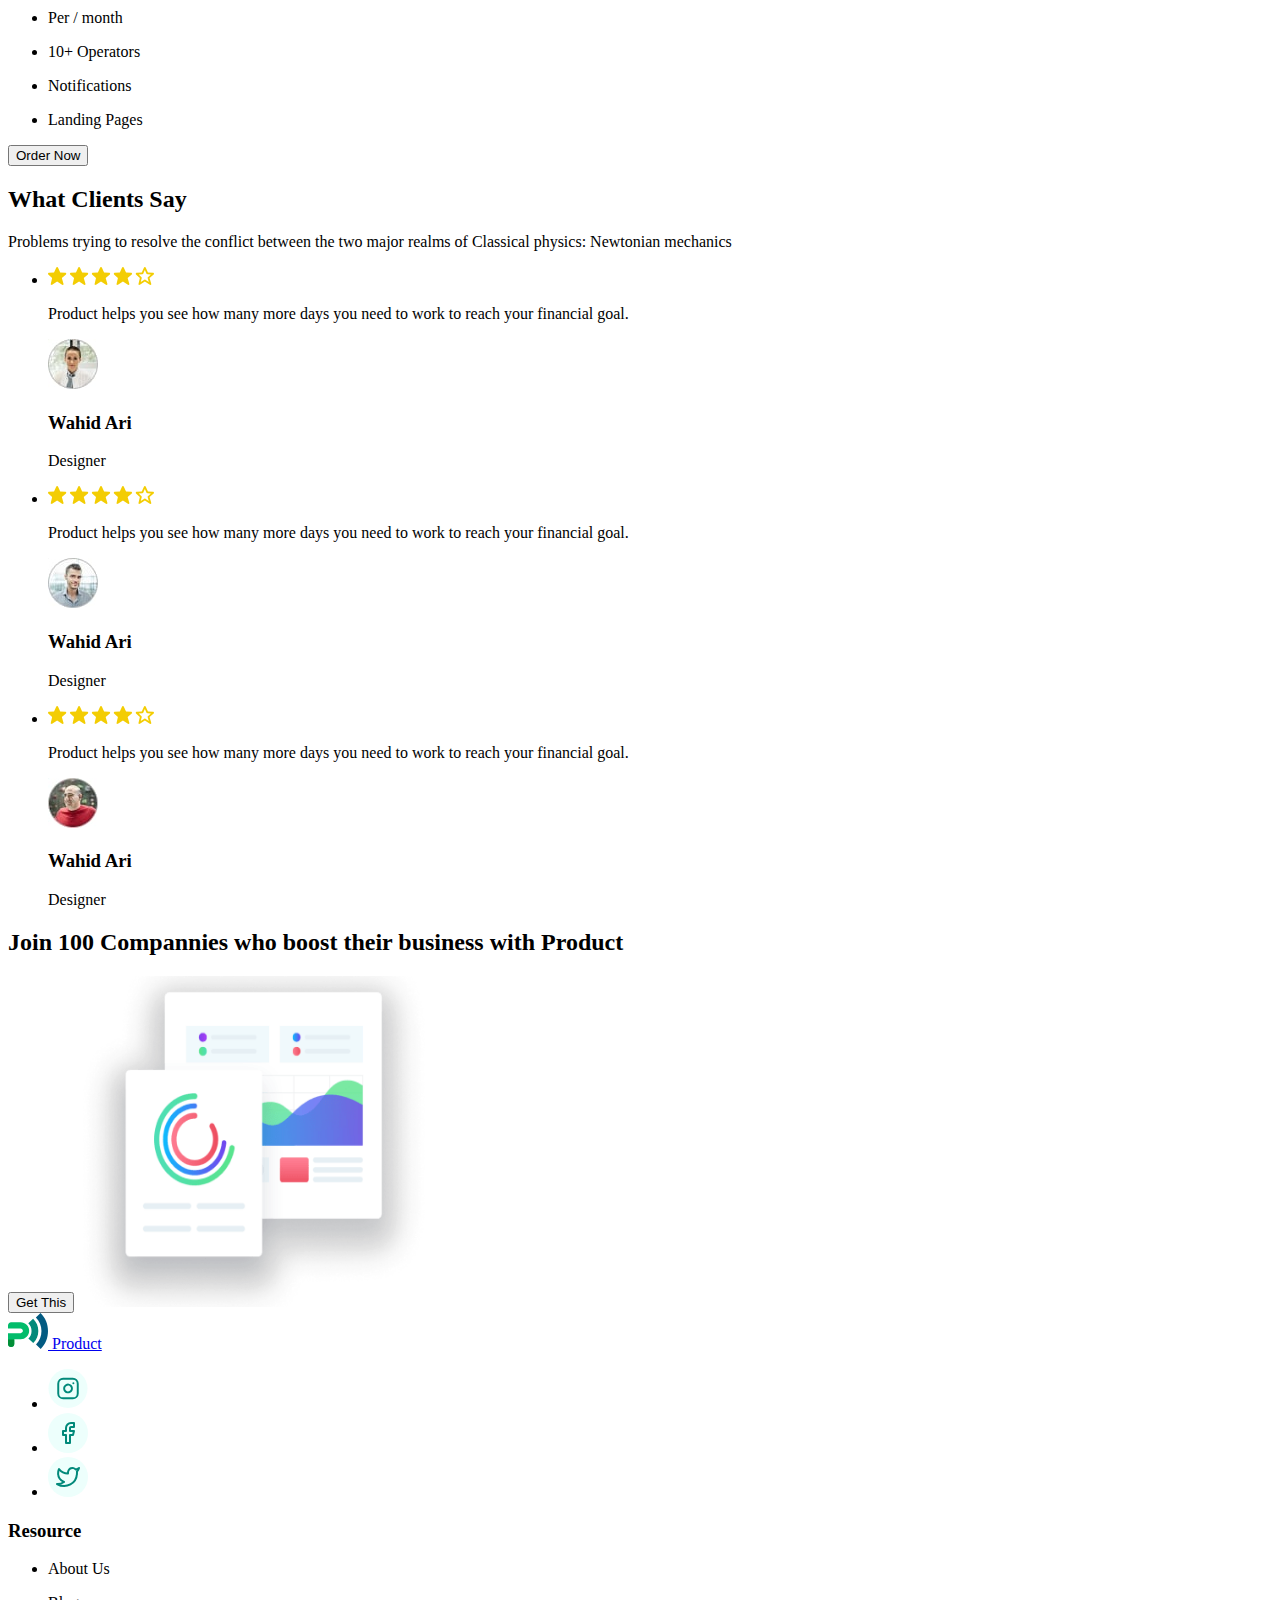
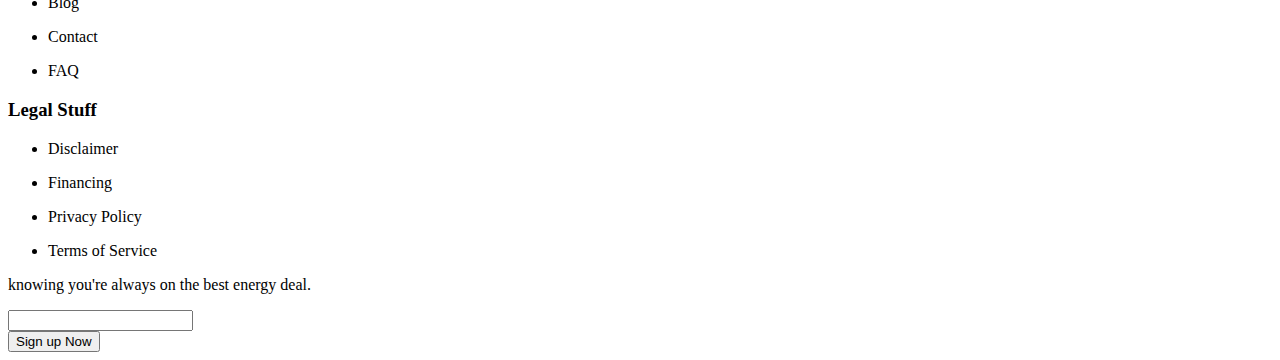
==== commit 3835f4b9: "update" ====
--- a/index.html
+++ b/index.html
@@ -272,7 +272,67 @@
           </li>
         </ul>
       </section>
-      <section></section>
+      <section>
+        <h2>Price Table</h2>
+        <p>We offer competitive price</p>
+        <h3>Free</h3>
+        <ul>
+          <li>
+            <p>Brief price description</p>
+          </li>
+          <li>
+            <p>Per / month</p>
+          </li>
+          <li>
+            <p>Only 2 Operators</p>
+          </li>
+          <li>
+            <p>Notifications</p>
+          </li>
+          <li>
+            <p>Landing Pages</p>
+          </li>
+        </ul>
+        <button type="button">Order Now</button>
+        <h3>Standard</h3>
+        <ul>
+          <li>
+            <p>Brief price description</p>
+          </li>
+          <li>
+            <p>Per / month</p>
+          </li>
+          <li>
+            <p>5+ Operators</p>
+          </li>
+          <li>
+            <p>Notifications</p>
+          </li>
+          <li>
+            <p>Landing Pages</p>
+          </li>
+        </ul>
+        <button type="button">Order Now</button>
+        <h3>Premium</h3>
+        <ul>
+          <li>
+            <p>Brief price description</p>
+          </li>
+          <li>
+            <p>Per / month</p>
+          </li>
+          <li>
+            <p>10+ Operators</p>
+          </li>
+          <li>
+            <p>Notifications</p>
+          </li>
+          <li>
+            <p>Landing Pages</p>
+          </li>
+        </ul>
+        <button type="button">Order Now</button>
+      </section>
       <section>
         <h2>What Clients Say</h2>
         <p>
@@ -333,6 +393,72 @@
         <img src="./images/screen.png" alt="screen" width="351" height="331" />
       </section>
     </main>
-    <footer></footer>
+    <footer>
+      <a href="./index.html">
+        <img src="./images/logo.svg" alt="logo" width="40" height="36" />
+        Product
+      </a>
+      <ul>
+        <li>
+          <img
+            src="./images/Group 1340.svg"
+            alt="group1340"
+            width="40"
+            height="40"
+          />
+        </li>
+        <li>
+          <img
+            src="./images/Group 1342.svg"
+            alt="group1342"
+            width="40"
+            height="40"
+          />
+        </li>
+        <li>
+          <img
+            src="./images/Group 1341.svg"
+            alt="group1341"
+            width="40"
+            height="40"
+          />
+        </li>
+      </ul>
+      <h3>Resource</h3>
+      <ul>
+        <li>
+          <p>About Us</p>
+        </li>
+        <li>
+          <p>Blog</p>
+        </li>
+        <li>
+          <p>Contact</p>
+        </li>
+        <li>
+          <p>FAQ</p>
+        </li>
+      </ul>
+      <h3>Legal Stuff</h3>
+      <ul>
+        <li>
+          <p>Disclaimer</p>
+        </li>
+        <li>
+          <p>Financing</p>
+        </li>
+        <li>
+          <p>Privacy Policy</p>
+        </li>
+        <li>
+          <p>Terms of Service</p>
+        </li>
+      </ul>
+      <p>knowing you're always on the best energy deal.</p>
+      <form>
+        <input type="text" />
+      </form>
+      <button type="button">Sign up Now</button>
+    </footer>
   </body>
 </html>
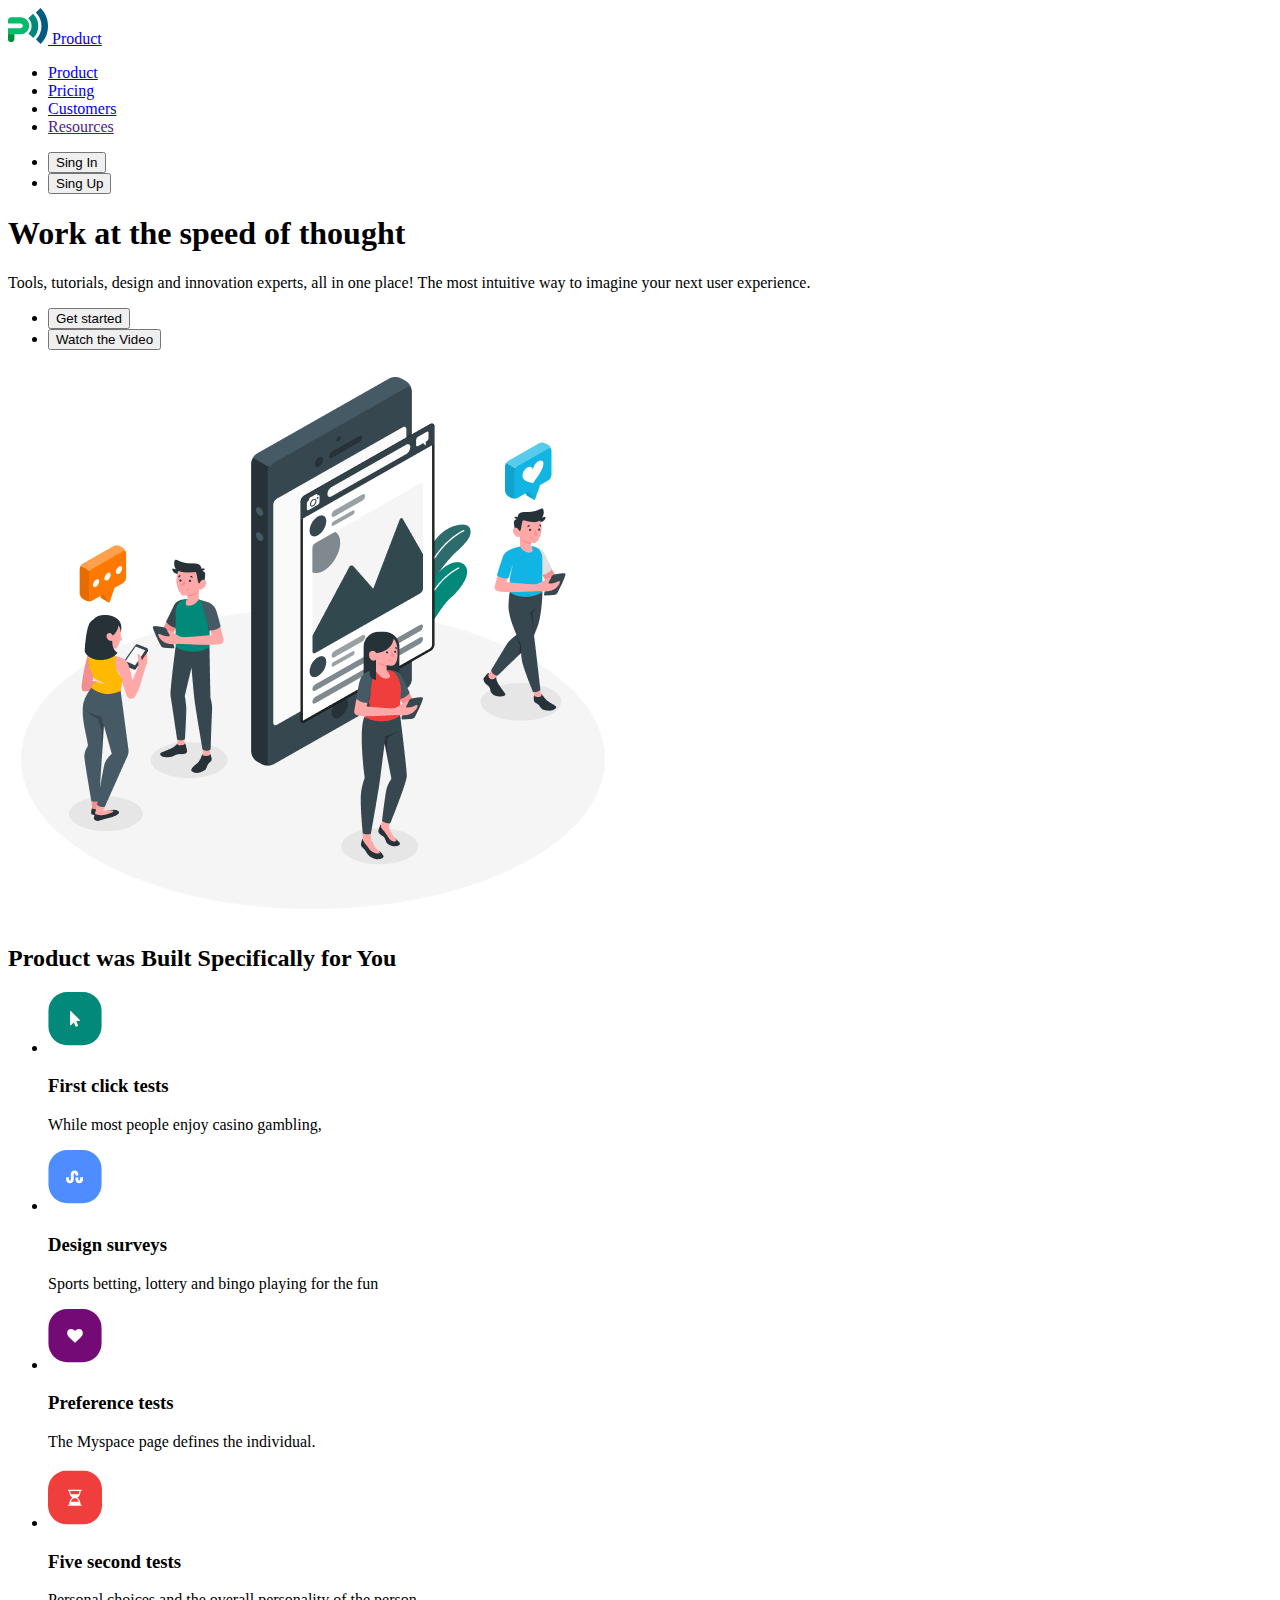
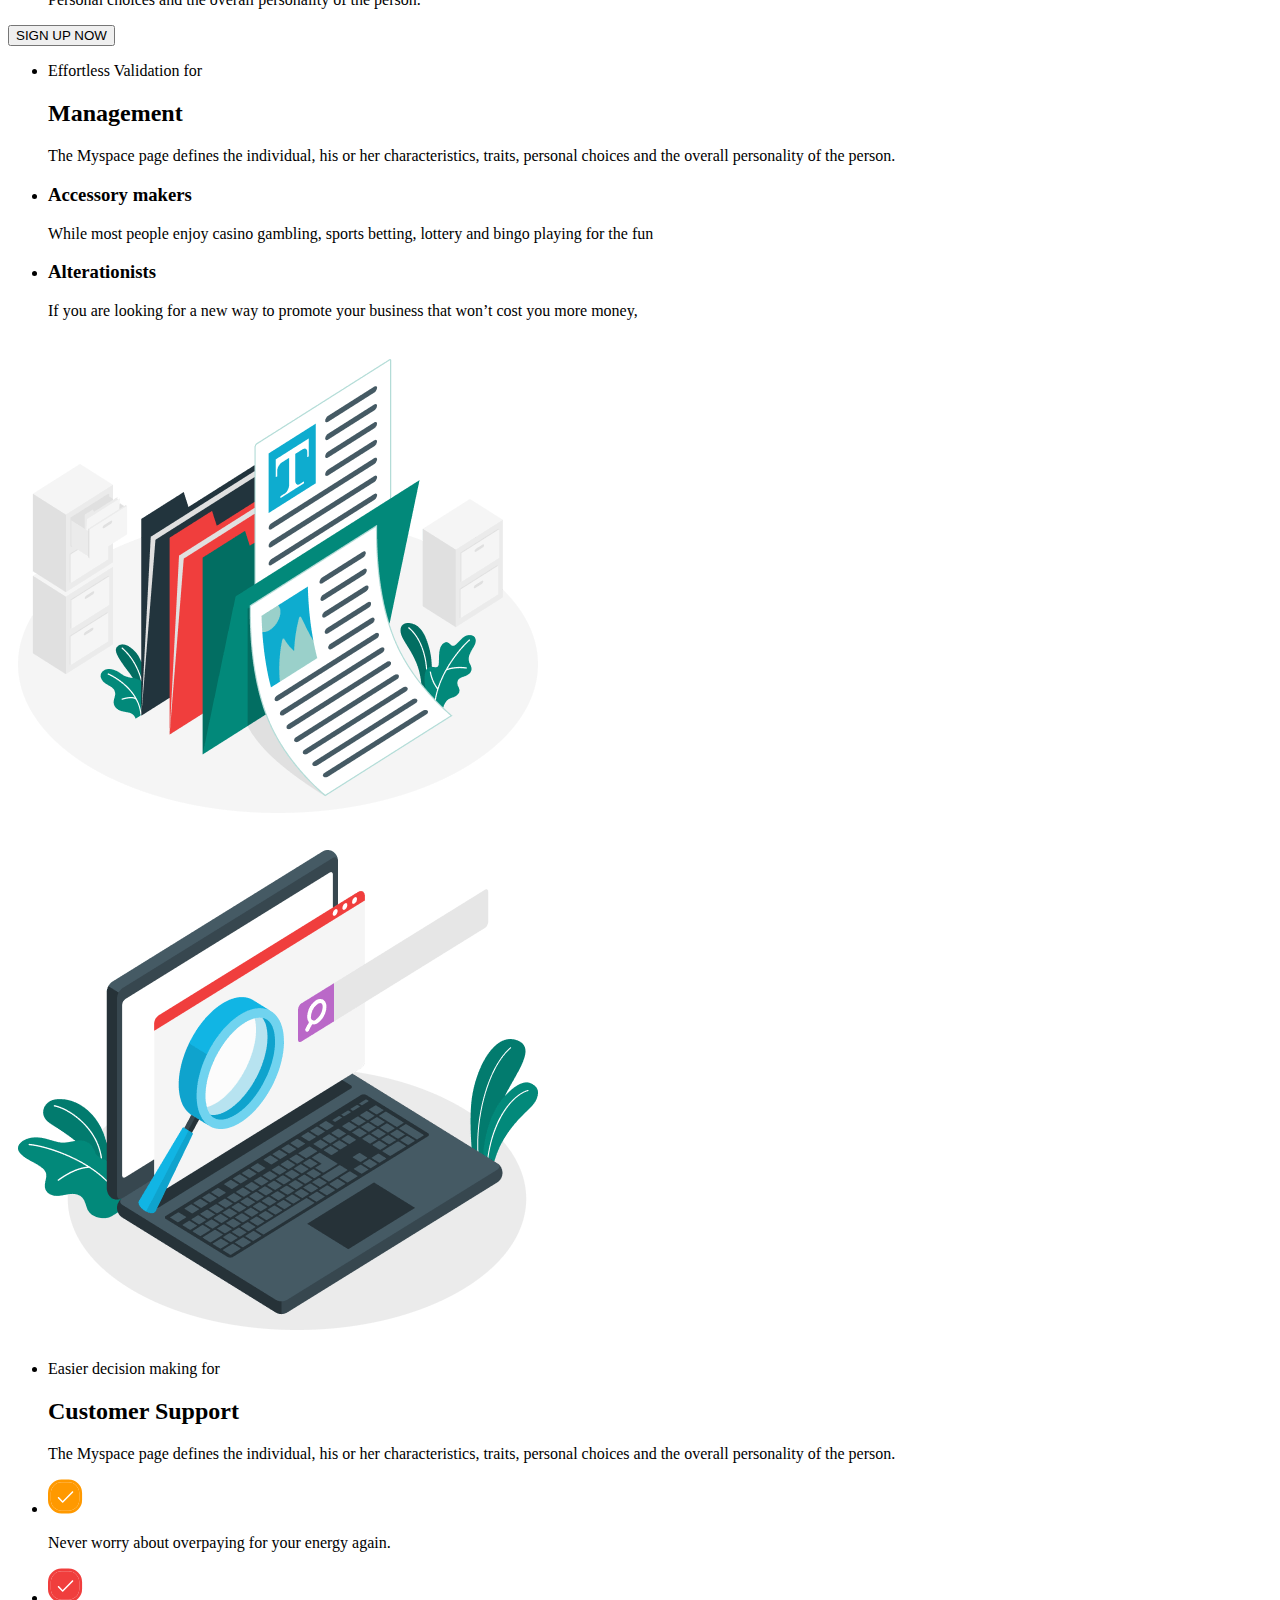
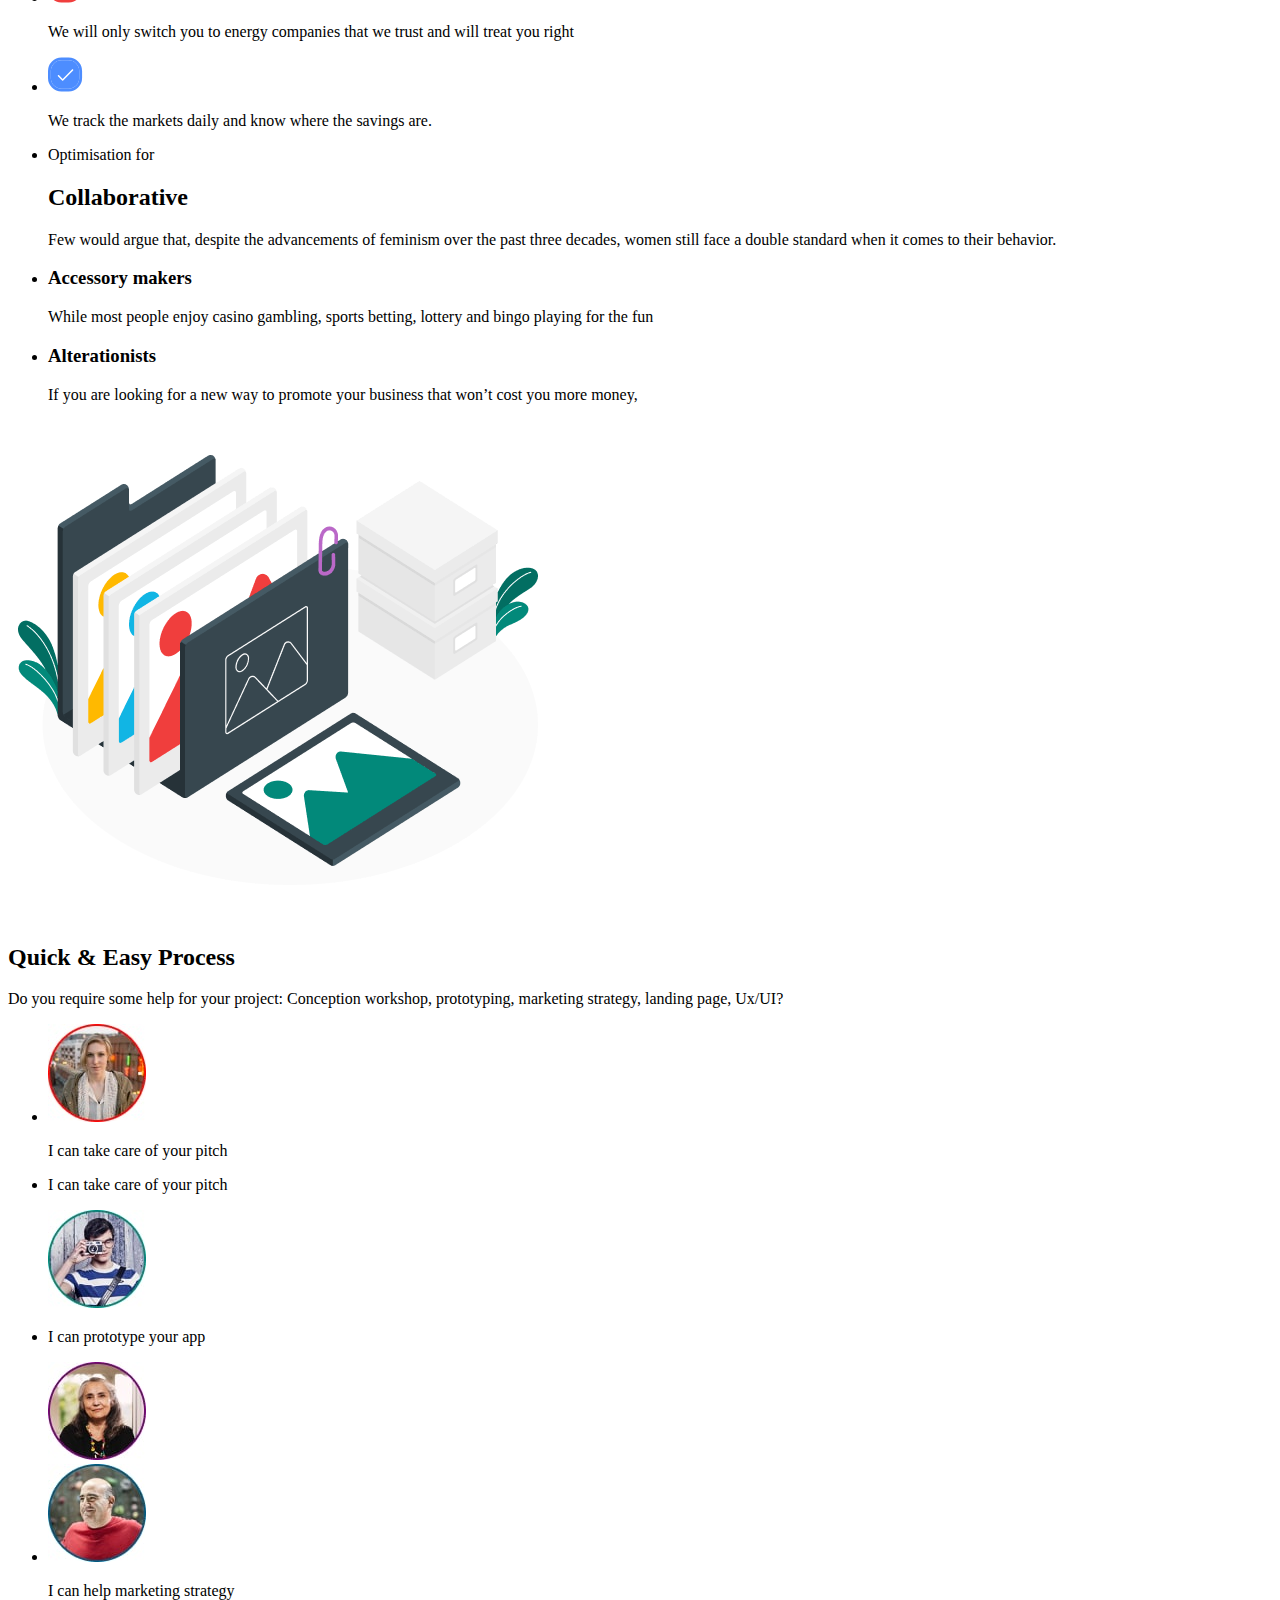
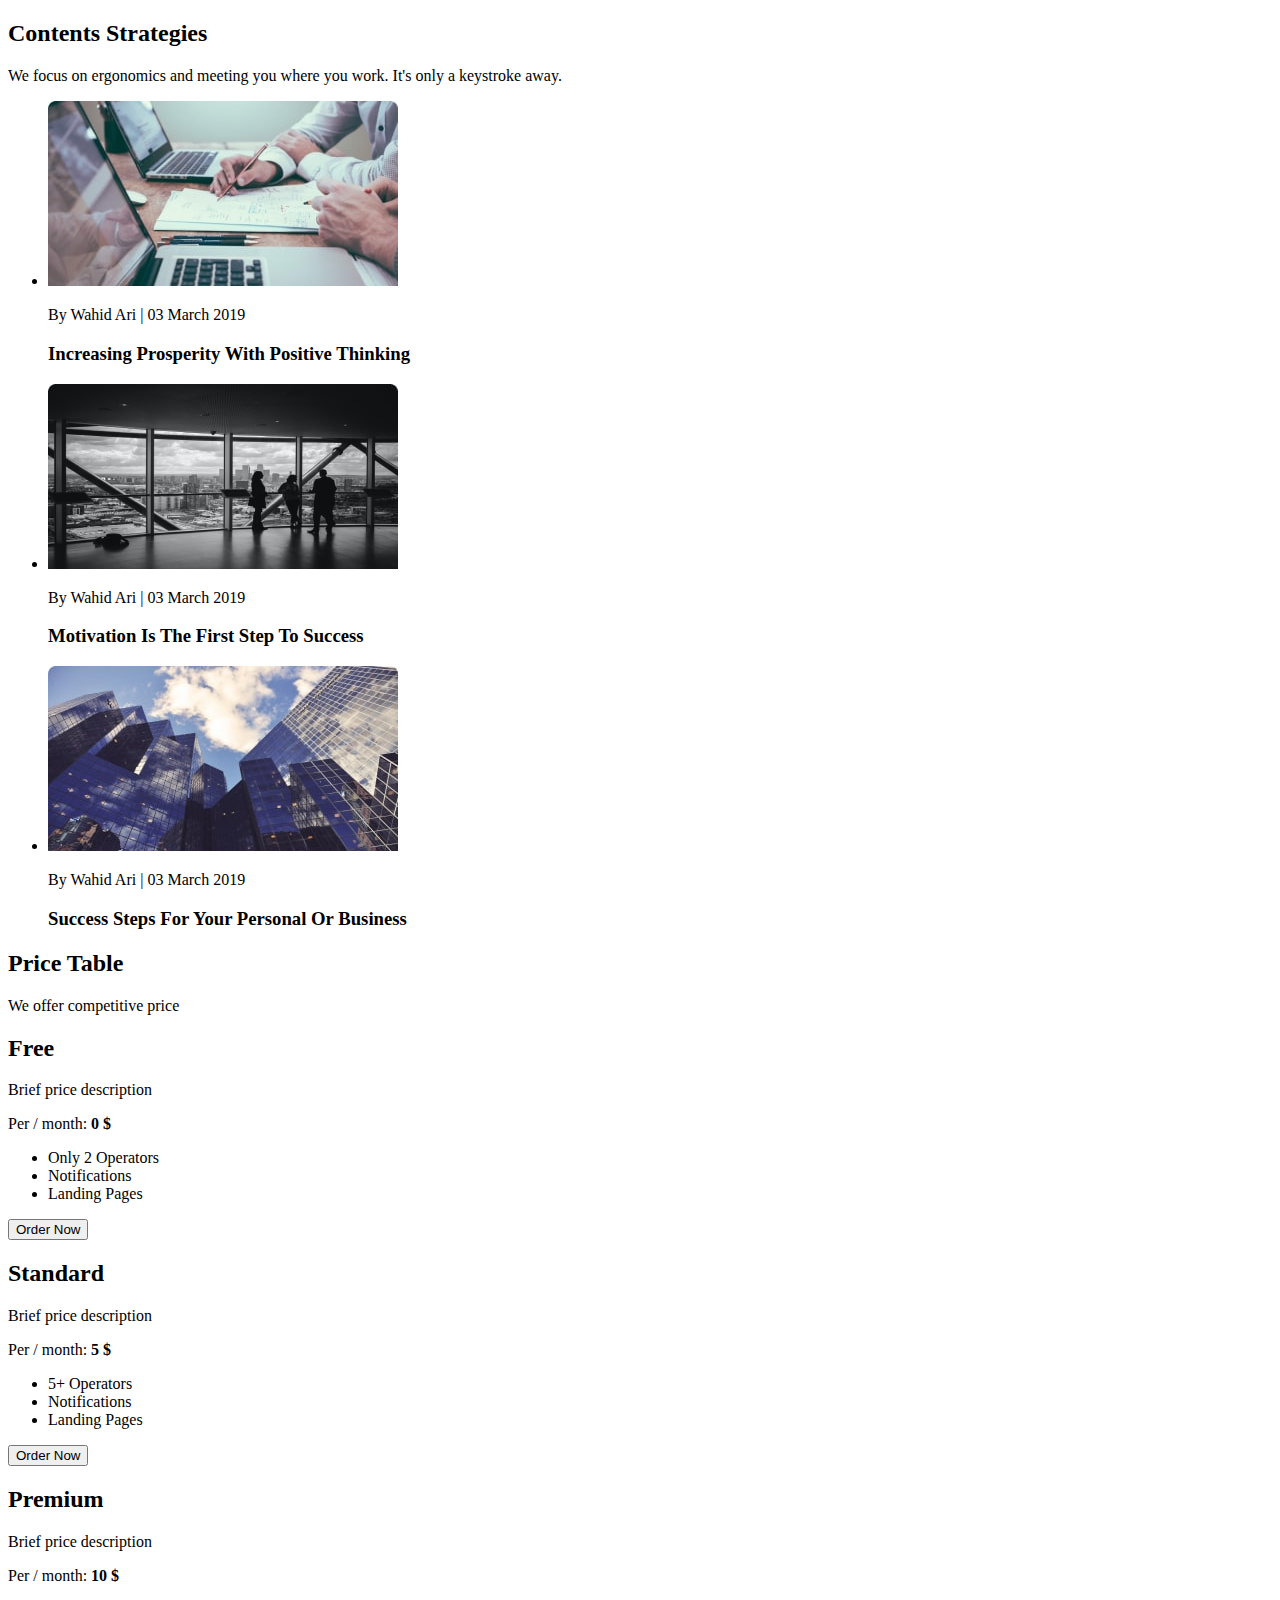
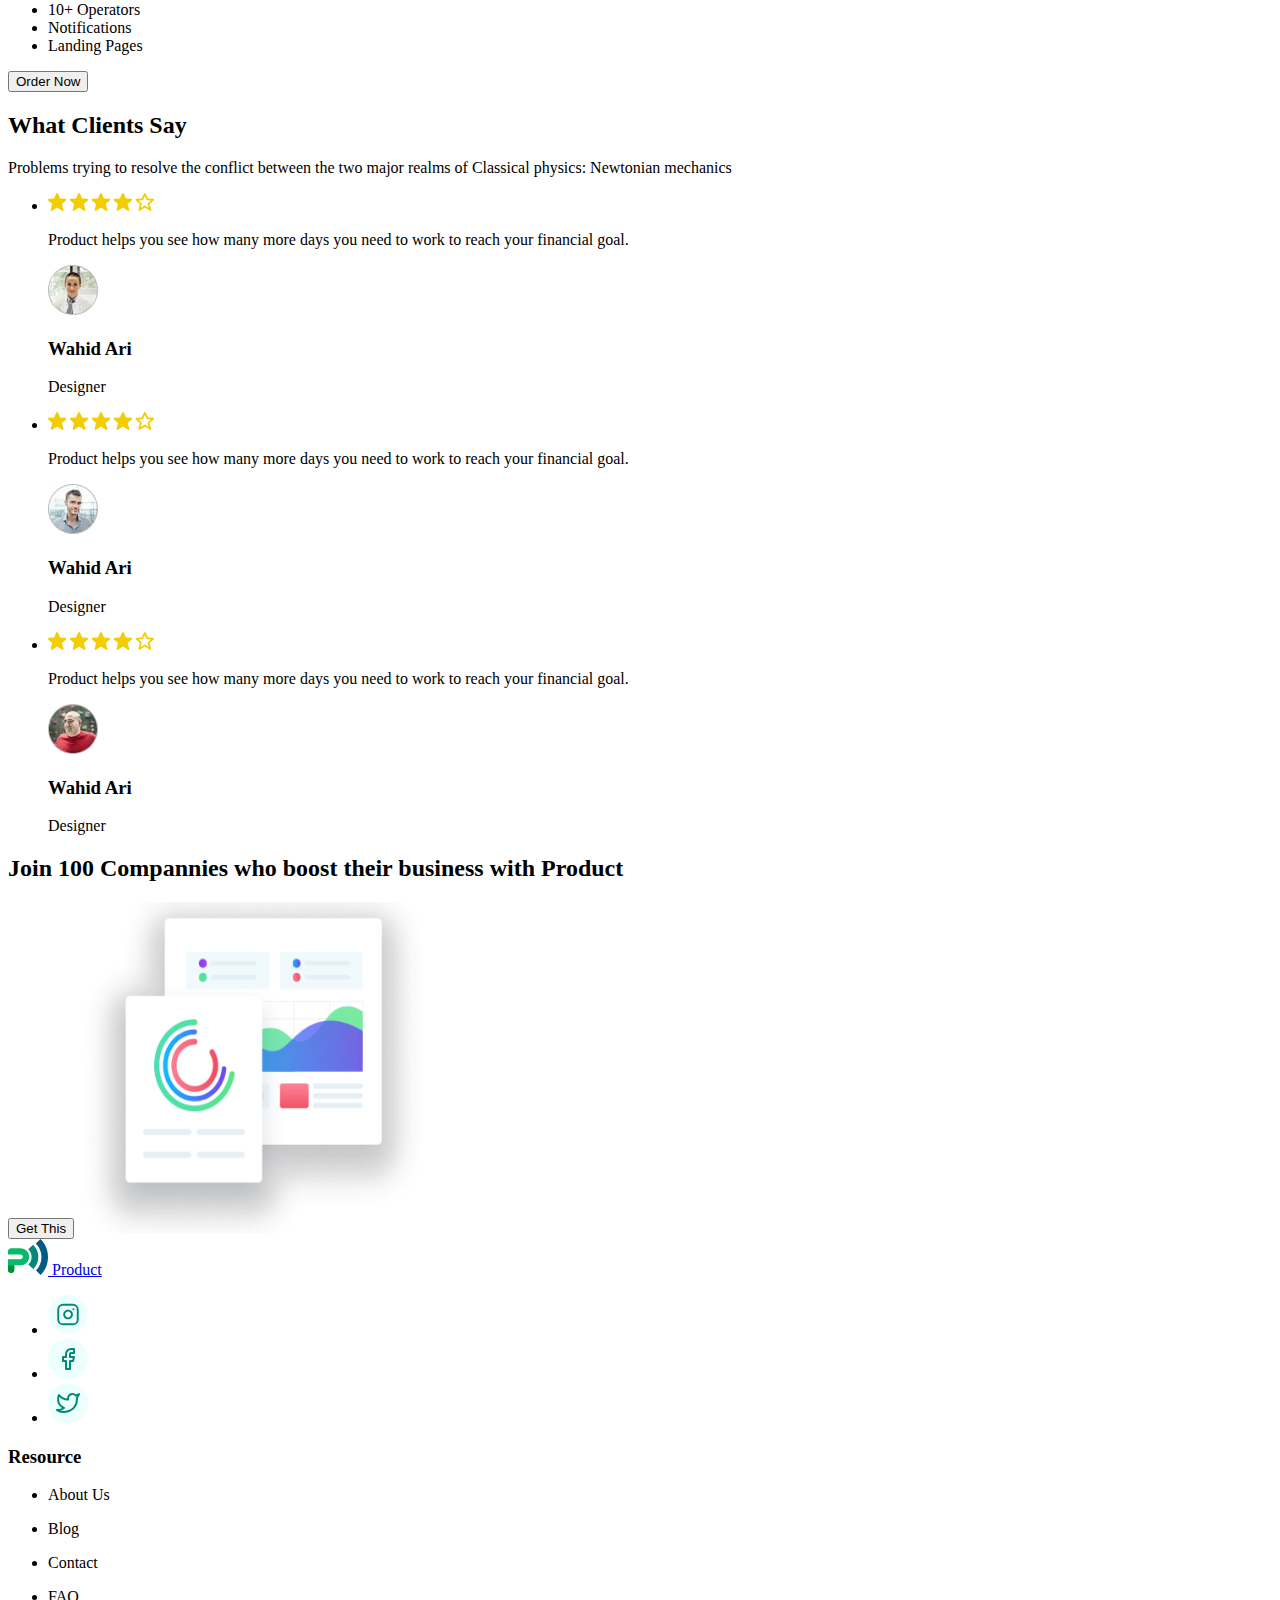
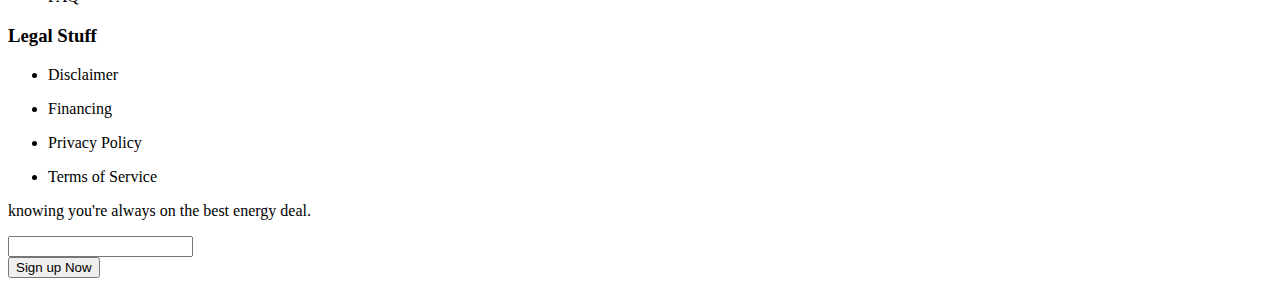
==== commit b1a9f965: "update div" ====
--- a/index.html
+++ b/index.html
@@ -275,63 +275,39 @@
       <section>
         <h2>Price Table</h2>
         <p>We offer competitive price</p>
-        <h3>Free</h3>
-        <ul>
-          <li>
-            <p>Brief price description</p>
-          </li>
-          <li>
-            <p>Per / month</p>
-          </li>
-          <li>
-            <p>Only 2 Operators</p>
-          </li>
-          <li>
-            <p>Notifications</p>
-          </li>
-          <li>
-            <p>Landing Pages</p>
-          </li>
-        </ul>
-        <button type="button">Order Now</button>
-        <h3>Standard</h3>
-        <ul>
-          <li>
-            <p>Brief price description</p>
-          </li>
-          <li>
-            <p>Per / month</p>
-          </li>
-          <li>
-            <p>5+ Operators</p>
-          </li>
-          <li>
-            <p>Notifications</p>
-          </li>
-          <li>
-            <p>Landing Pages</p>
-          </li>
-        </ul>
-        <button type="button">Order Now</button>
-        <h3>Premium</h3>
-        <ul>
-          <li>
-            <p>Brief price description</p>
-          </li>
-          <li>
-            <p>Per / month</p>
-          </li>
-          <li>
-            <p>10+ Operators</p>
-          </li>
-          <li>
-            <p>Notifications</p>
-          </li>
-          <li>
-            <p>Landing Pages</p>
-          </li>
-        </ul>
-        <button type="button">Order Now</button>
+        <div class="pricing-card">
+          <h2>Free</h2>
+          <p>Brief price description</p>
+          <p>Per / month: <strong>0 $</strong></p>
+          <ul>
+            <li>Only 2 Operators</li>
+            <li>Notifications</li>
+            <li>Landing Pages</li>
+          </ul>
+          <button class="order-now">Order Now</button>
+        </div>
+        <div class="pricing-card">
+          <h2>Standard</h2>
+          <p>Brief price description</p>
+          <p>Per / month: <strong>5 $</strong></p>
+          <ul>
+            <li>5+ Operators</li>
+            <li>Notifications</li>
+            <li>Landing Pages</li>
+          </ul>
+          <button class="order-now">Order Now</button>
+        </div>
+        <div class="pricing-card">
+          <h2>Premium</h2>
+          <p>Brief price description</p>
+          <p>Per / month: <strong>10 $</strong></p>
+          <ul>
+            <li>10+ Operators</li>
+            <li>Notifications</li>
+            <li>Landing Pages</li>
+          </ul>
+          <button class="order-now">Order Now</button>
+        </div>
       </section>
       <section>
         <h2>What Clients Say</h2>
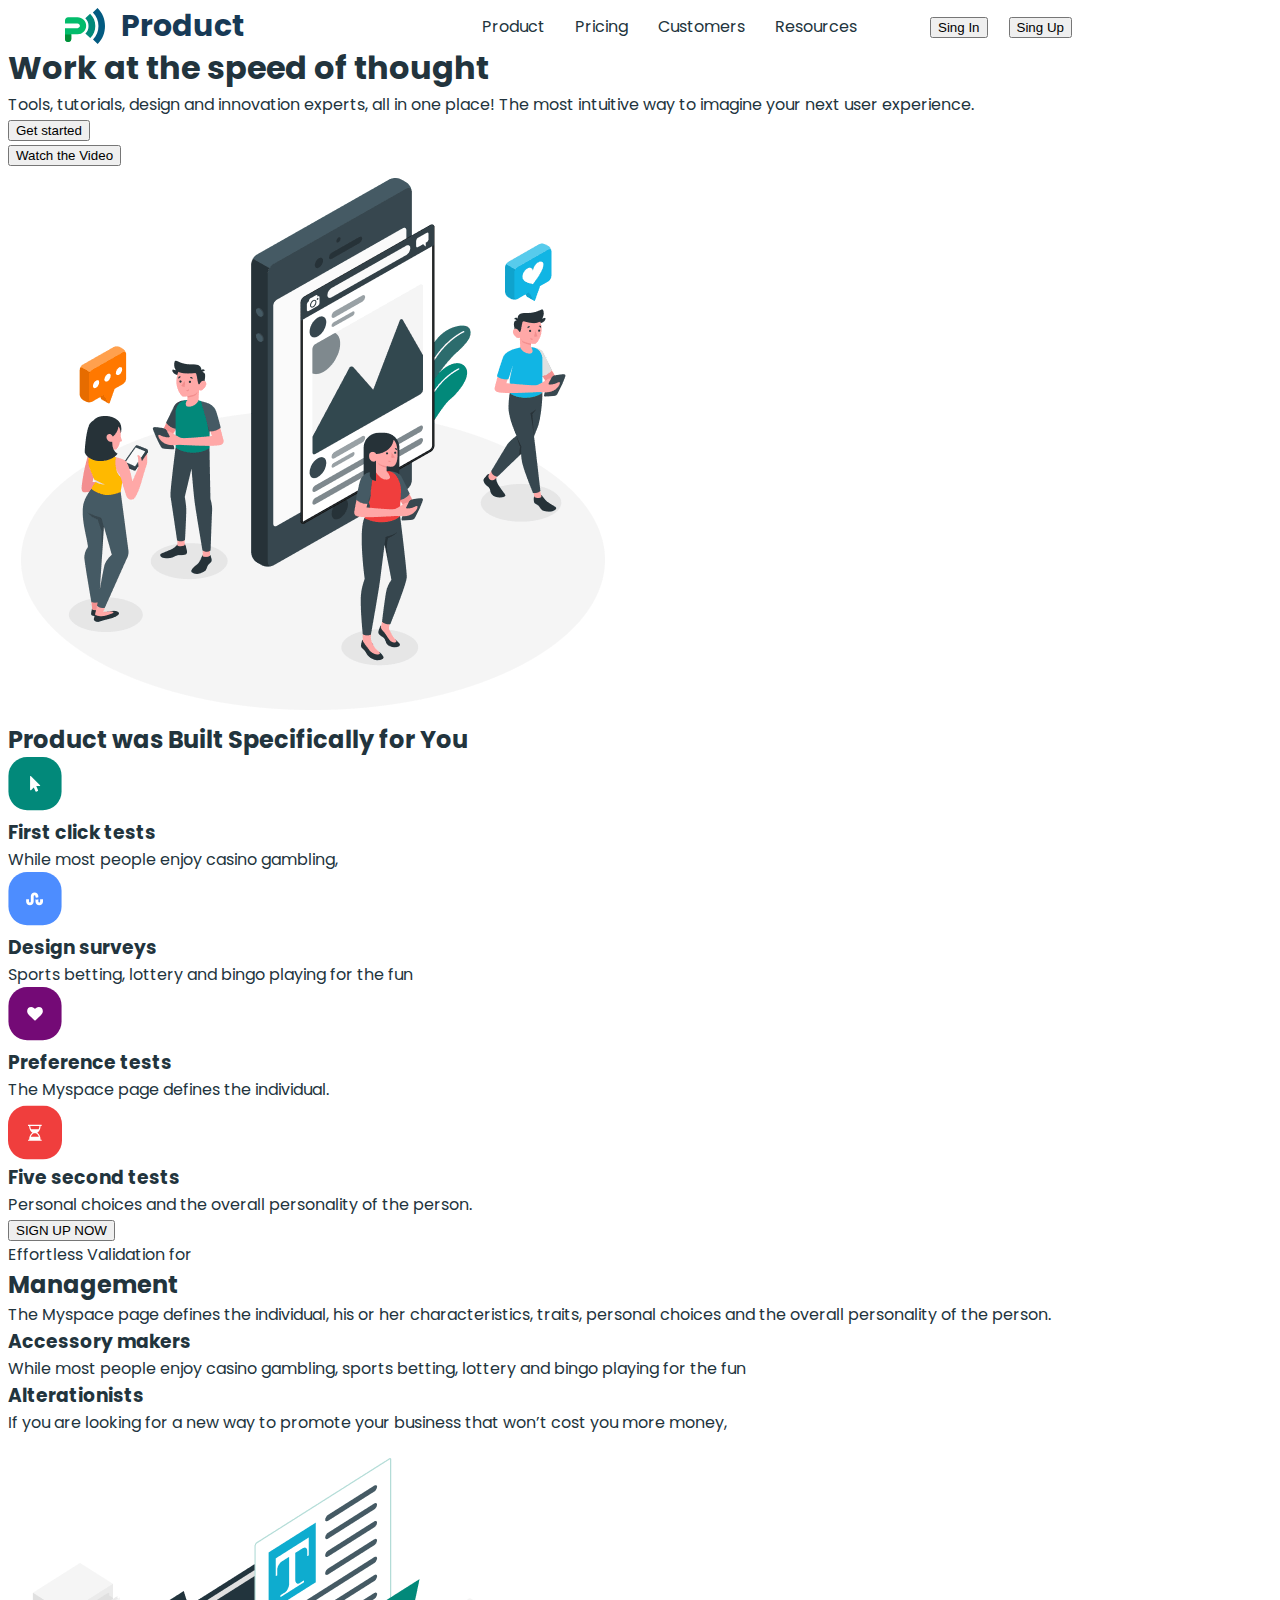
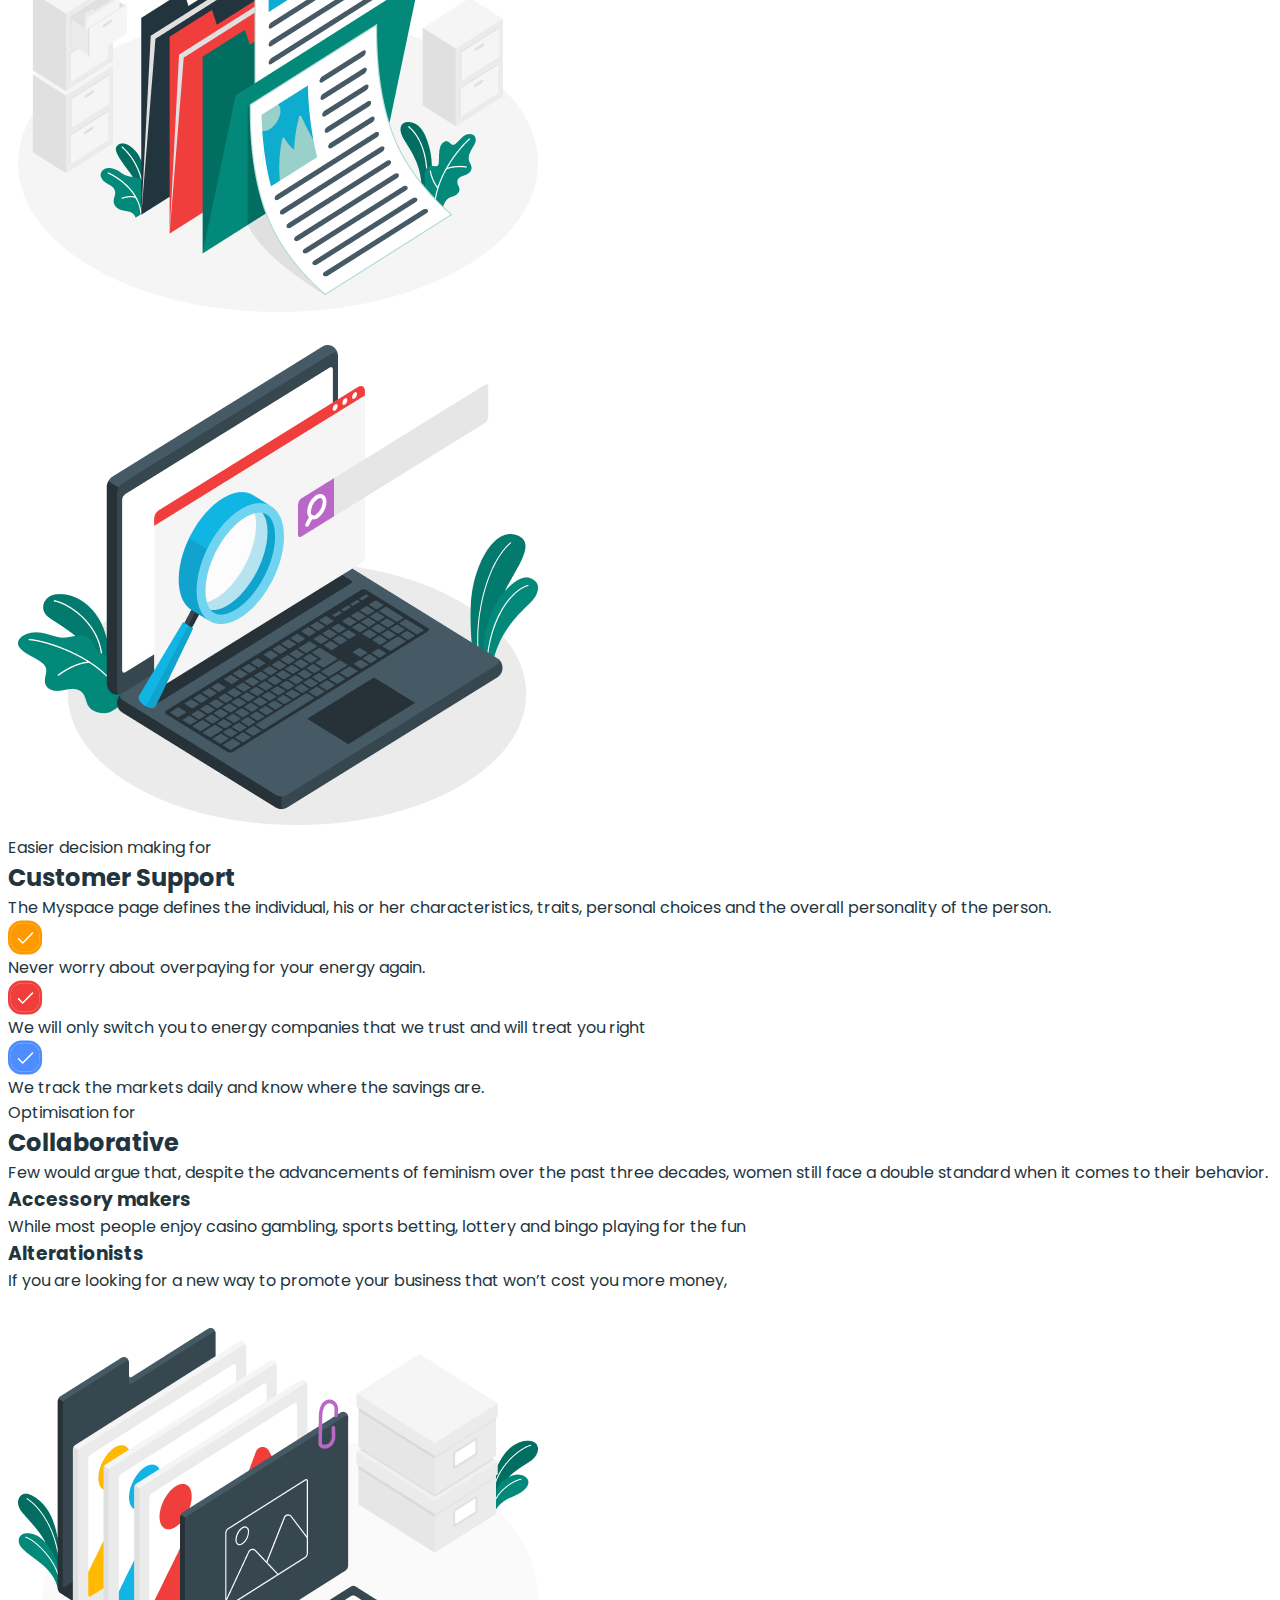
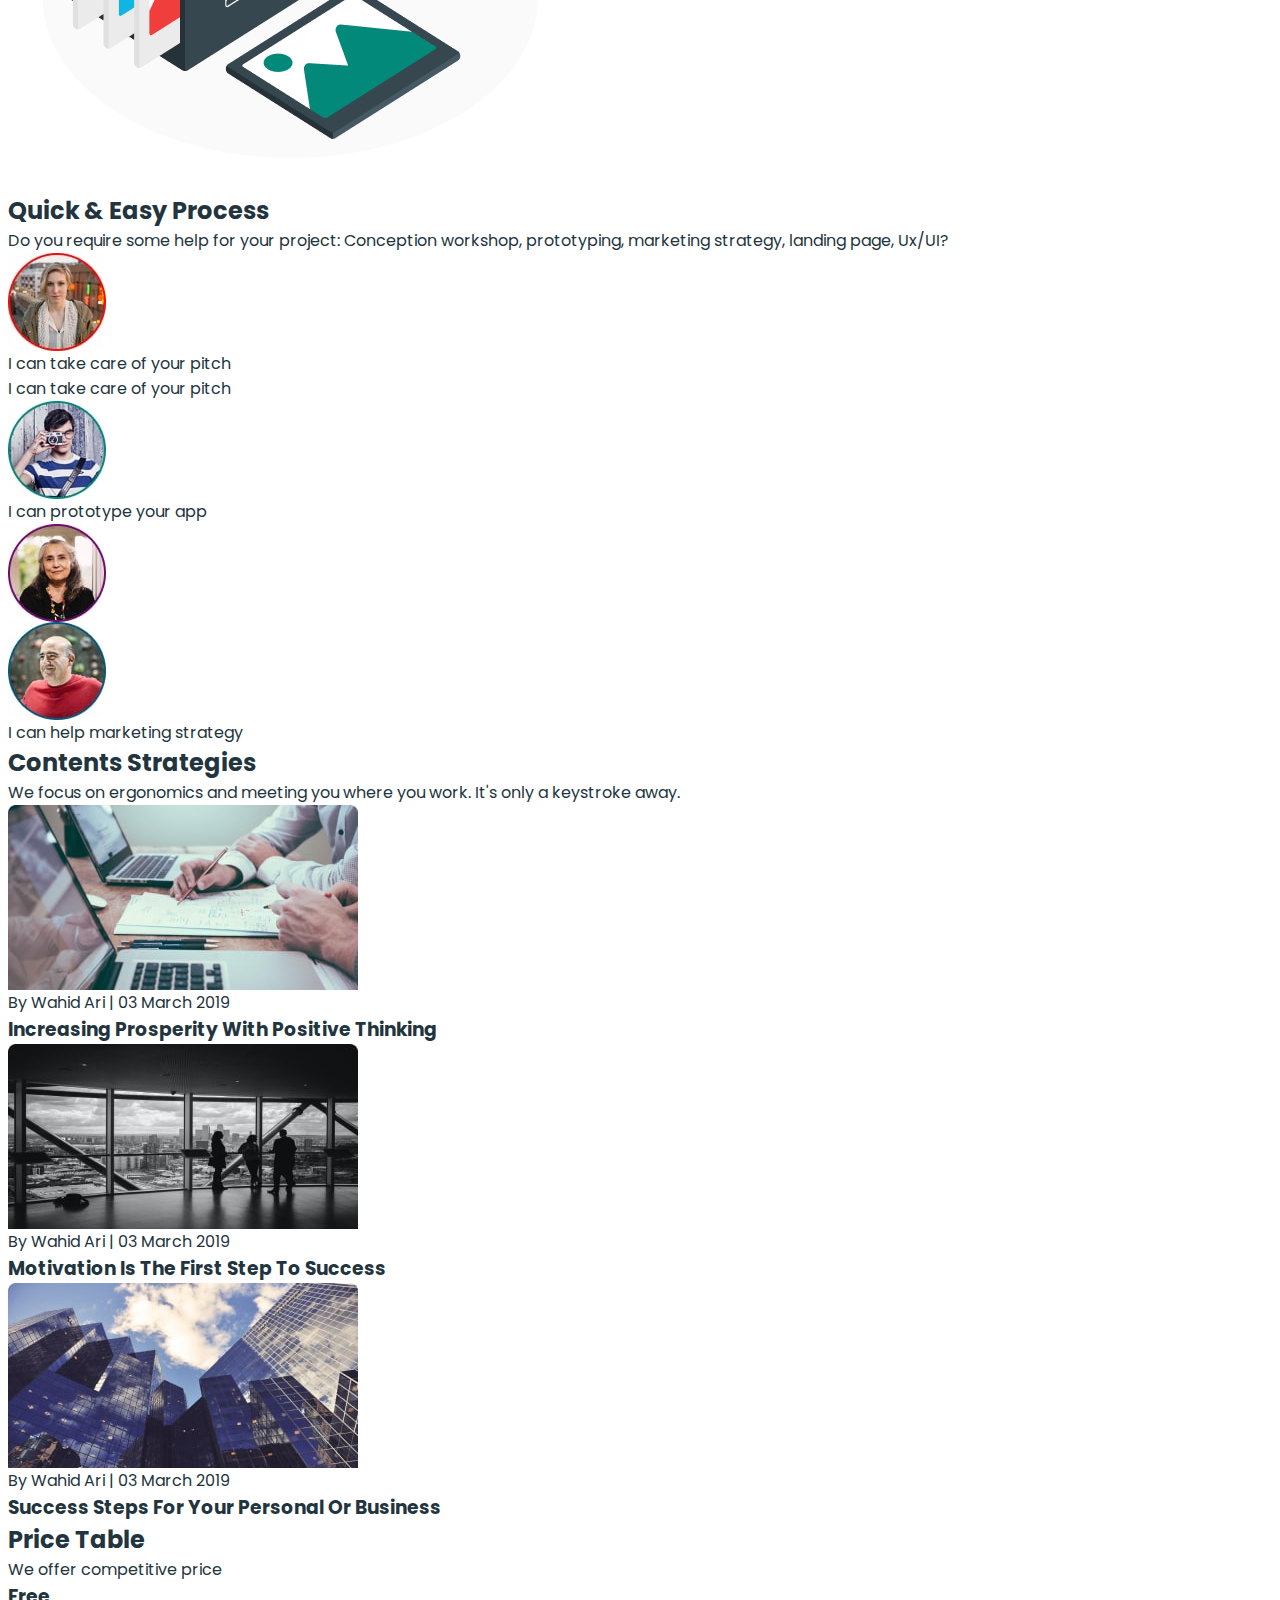
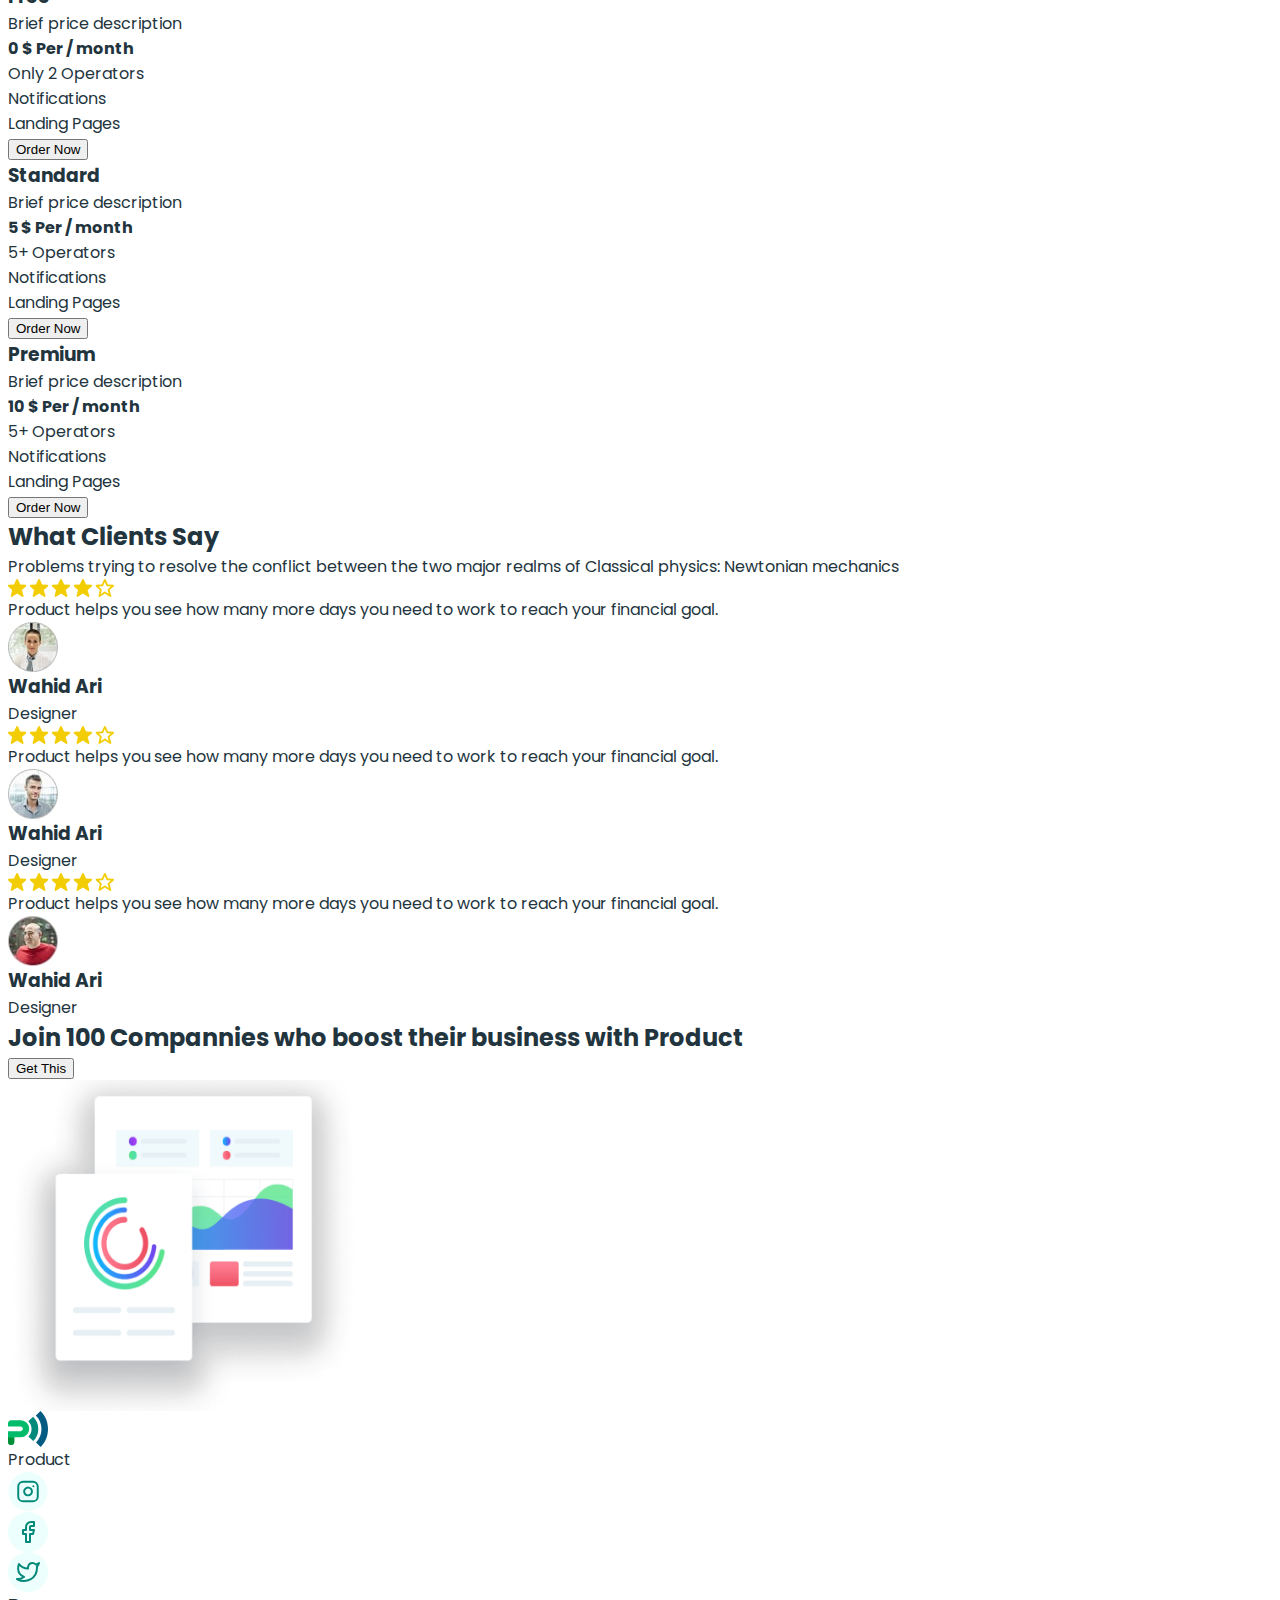
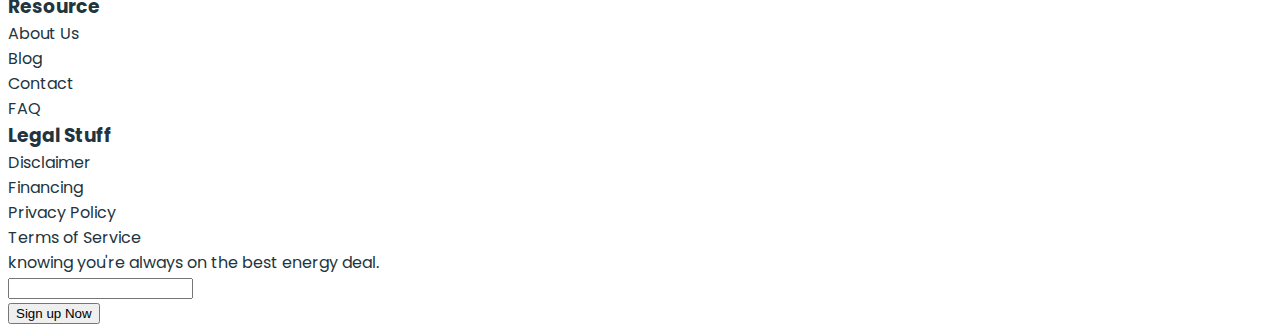
==== commit 8976a488: "css markup" ====
--- a/index.html
+++ b/index.html
@@ -4,25 +4,49 @@
     <meta charset="UTF-8" />
     <meta name="viewport" content="width=device-width, initial-scale=1.0" />
     <title>Business promotion</title>
+    <link
+      rel="stylesheet"
+      href="https://cdnjs.cloudflare.com/ajax/libs/modern-normalize/3.0.1/modern-normalize.min.css"
+      integrity="sha512-q6WgHqiHlKyOqslT/lgBgodhd03Wp4BEqKeW6nNtlOY4quzyG3VoQKFrieaCeSnuVseNKRGpGeDU3qPmabCANg=="
+      crossorigin="anonymous"
+      referrerpolicy="no-referrer"
+    />
+    <link rel="preconnect" href="https://fonts.googleapis.com" />
+    <link rel="preconnect" href="https://fonts.gstatic.com" crossorigin />
+    <link
+      href="https://fonts.googleapis.com/css2?family=Inter:ital,opsz,wght@0,14..32,100..900;1,14..32,100..900&family=Montserrat:ital,wght@0,100..900;1,100..900&family=Poppins:wght@400;500;600;700&family=Roboto:ital,wght@400;500;700;900&display=swap"
+      rel="stylesheet"
+    />
+    <link rel="stylesheet" href="./css/styles.css" />
   </head>
   <body>
-    <header>
-      <a href="./index.html">
-        <img src="./images/logo.svg" alt="logo" width="40" height="36" />
-        Product
-      </a>
-      <nav>
-        <ul>
-          <li><a href="./index.html">Product</a></li>
-          <li><a href="./pricing.html">Pricing</a></li>
-          <li><a href="./customers.html">Customers</a></li>
-          <li><a href="">Resources</a></li>
-        </ul>
-      </nav>
-      <ul>
-        <li><button type="button">Sing In</button></li>
-        <li><button type="button">Sing Up</button></li>
-      </ul>
+    <header class="header">
+      <div class="container header-container">
+        <a class="header-logo" href="./index.html">
+          <img src="./images/logo.svg" alt="logo" width="40" height="36" />
+          Product
+        </a>
+        <nav class="header-nav">
+          <ul class="header-nav-list">
+            <li><a class="header-nav-item" href="./index.html">Product</a></li>
+            <li>
+              <a class="header-nav-item" href="./pricing.html">Pricing</a>
+            </li>
+            <li>
+              <a class="header-nav-item" href="./customers.html">Customers</a>
+            </li>
+            <li><a class="header-nav-item" href="">Resources</a></li>
+          </ul>
+        </nav>
+        <ul class="header-btn-list">
+          <li class="header-btn-item">
+            <button type="button">Sing In</button>
+          </li>
+          <li class="header-btn-item">
+            <button type="button">Sing Up</button>
+          </li>
+        </ul>
+      </div>
     </header>
     <main>
       <section>
@@ -275,39 +299,45 @@
       <section>
         <h2>Price Table</h2>
         <p>We offer competitive price</p>
-        <div class="pricing-card">
-          <h2>Free</h2>
-          <p>Brief price description</p>
-          <p>Per / month: <strong>0 $</strong></p>
-          <ul>
-            <li>Only 2 Operators</li>
-            <li>Notifications</li>
-            <li>Landing Pages</li>
-          </ul>
-          <button class="order-now">Order Now</button>
-        </div>
-        <div class="pricing-card">
-          <h2>Standard</h2>
-          <p>Brief price description</p>
-          <p>Per / month: <strong>5 $</strong></p>
-          <ul>
-            <li>5+ Operators</li>
-            <li>Notifications</li>
-            <li>Landing Pages</li>
-          </ul>
-          <button class="order-now">Order Now</button>
-        </div>
-        <div class="pricing-card">
-          <h2>Premium</h2>
-          <p>Brief price description</p>
-          <p>Per / month: <strong>10 $</strong></p>
-          <ul>
-            <li>10+ Operators</li>
-            <li>Notifications</li>
-            <li>Landing Pages</li>
-          </ul>
-          <button class="order-now">Order Now</button>
-        </div>
+        <ul>
+          <li>
+            <h3>Free</h3>
+            <p>Brief price description</p>
+            <h4>0 $ Per / month</h4>
+            <ul>
+              <li>Only 2 Operators</li>
+              <li>Notifications</li>
+              <li>Landing Pages</li>
+            </ul>
+            <button type="button">Order Now</button>
+          </li>
+        </ul>
+        <ul>
+          <li>
+            <h3>Standard</h3>
+            <p>Brief price description</p>
+            <h4>5 $ Per / month</h4>
+            <ul>
+              <li>5+ Operators</li>
+              <li>Notifications</li>
+              <li>Landing Pages</li>
+            </ul>
+            <button type="button">Order Now</button>
+          </li>
+        </ul>
+        <ul>
+          <li>
+            <h3>Premium</h3>
+            <p>Brief price description</p>
+            <h4>10 $ Per / month</h4>
+            <ul>
+              <li>5+ Operators</li>
+              <li>Notifications</li>
+              <li>Landing Pages</li>
+            </ul>
+            <button type="button">Order Now</button>
+          </li>
+        </ul>
       </section>
       <section>
         <h2>What Clients Say</h2>
--- a/css/styles.css
+++ b/css/styles.css
@@ -0,0 +1,103 @@
+body {
+  font-family: "Poppins", sans-serif;
+  background-color: #fff;
+  color: #22343d;
+}
+
+ul,
+ol {
+  list-style: none;
+  padding-left: 0;
+  margin: 0;
+}
+
+a {
+  text-decoration: none;
+  color: inherit;
+}
+
+h1,
+h2,
+h3,
+h4,
+h5,
+h6,
+p {
+  margin: 0;
+}
+
+button {
+  cursor: pointer;
+}
+
+img {
+  display: block;
+}
+
+.container {
+  width: 1150px;
+  padding: 0 20px;
+  margin: 0 auto;
+}
+
+/* HEADER  */
+
+.header {
+}
+
+.header-container {
+  display: flex;
+  align-items: center;
+}
+.header-logo {
+  display: flex;
+  align-items: center;
+  gap: 16px;
+  margin-right: 237px;
+  font-weight: 700;
+  font-size: 30px;
+  line-height: 0.93;
+  color: #173a56;
+}
+.header-nav {
+  margin-right: 73px;
+}
+.header-nav-list {
+  display: flex;
+  gap: 30px;
+}
+.header-nav-item {
+}
+.header-nav-link {
+  display: block;
+  padding: 26px 0;
+  line-height: 1.75;
+  color: #22343d;
+}
+.current {
+  font-weight: 600;
+}
+.header-btn-list {
+  display: flex;
+  gap: 21px;
+}
+.header-btn-item {
+}
+.header-btn {
+  border: 1px solid #bcd0e5;
+  border-radius: 4px;
+  min-width: 105px;
+  height: 42px;
+  font-family: inherit;
+  font-weight: 600;
+  text-align: center;
+  color: #173a56;
+  background-color: transparent;
+}
+
+.header-btn:hover,
+.header-btn:focus {
+  color: #fff;
+  background-color: #02897a;
+  border: none;
+}
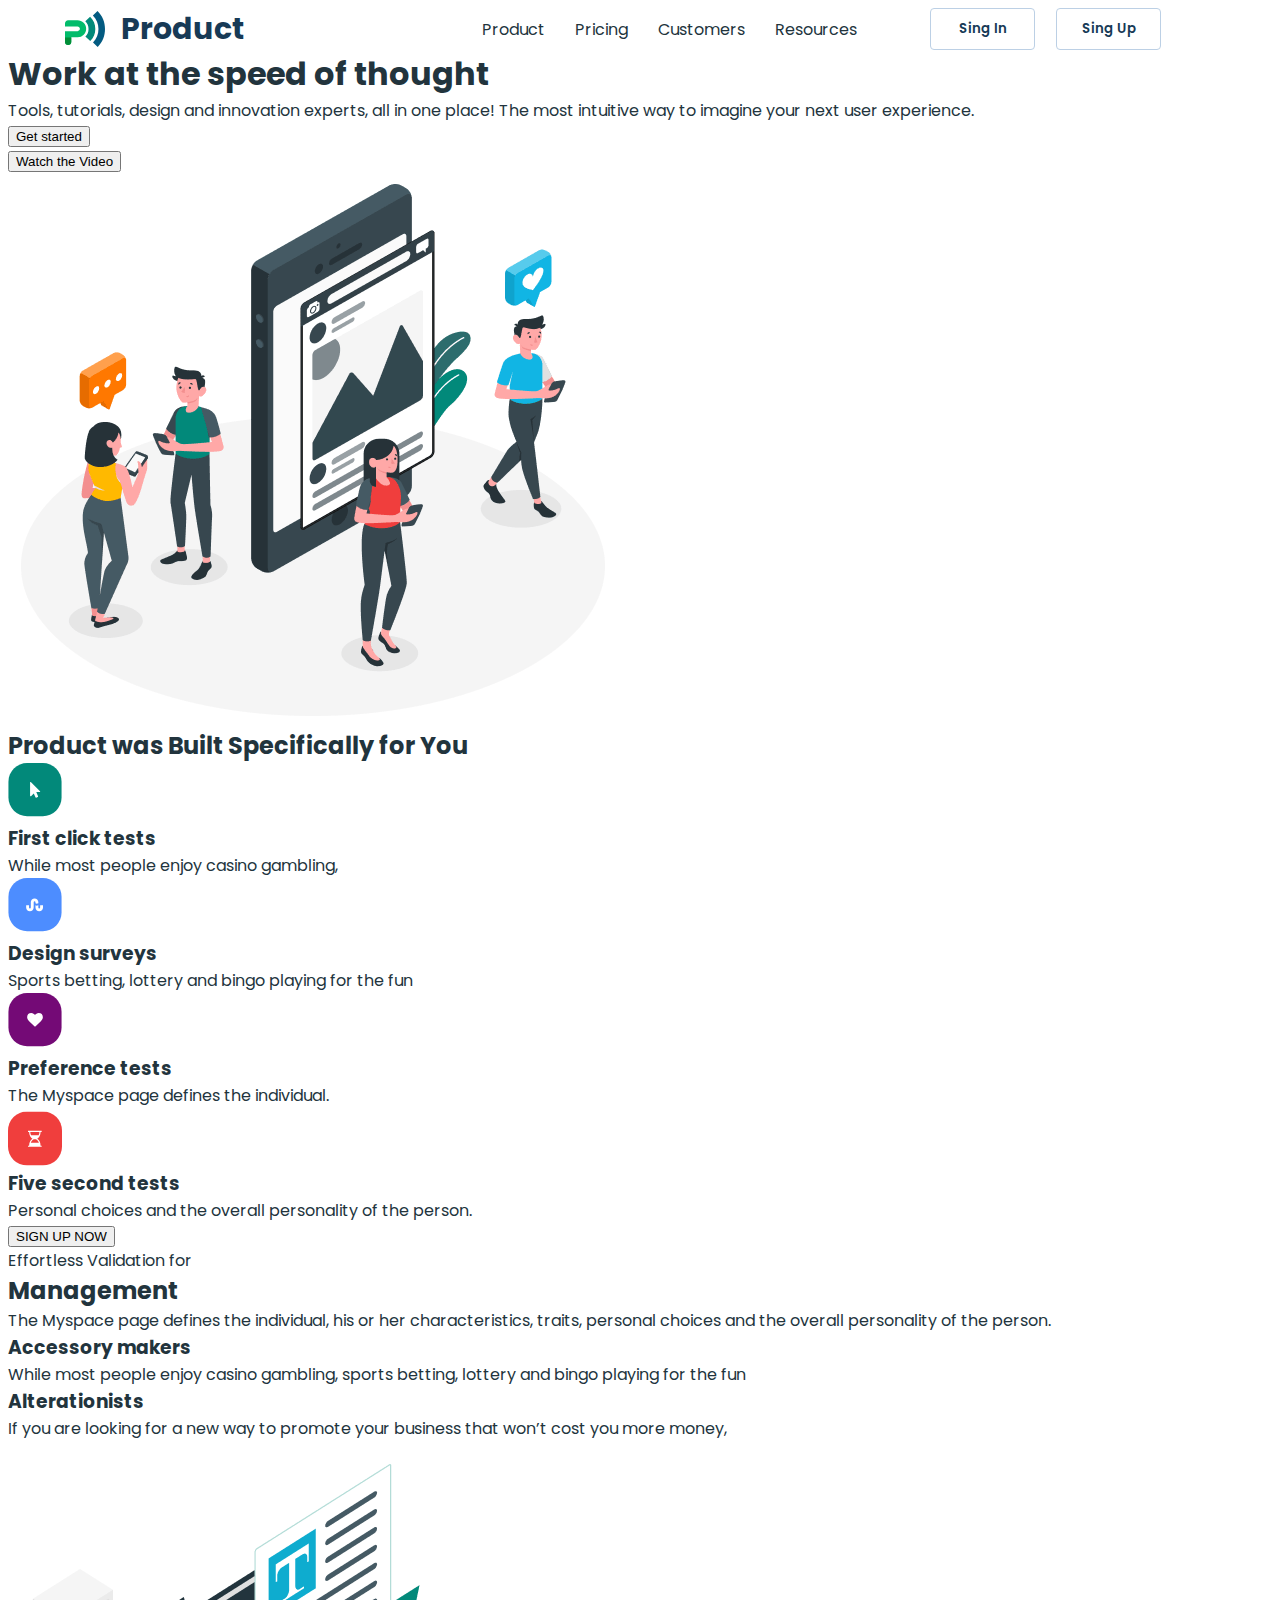
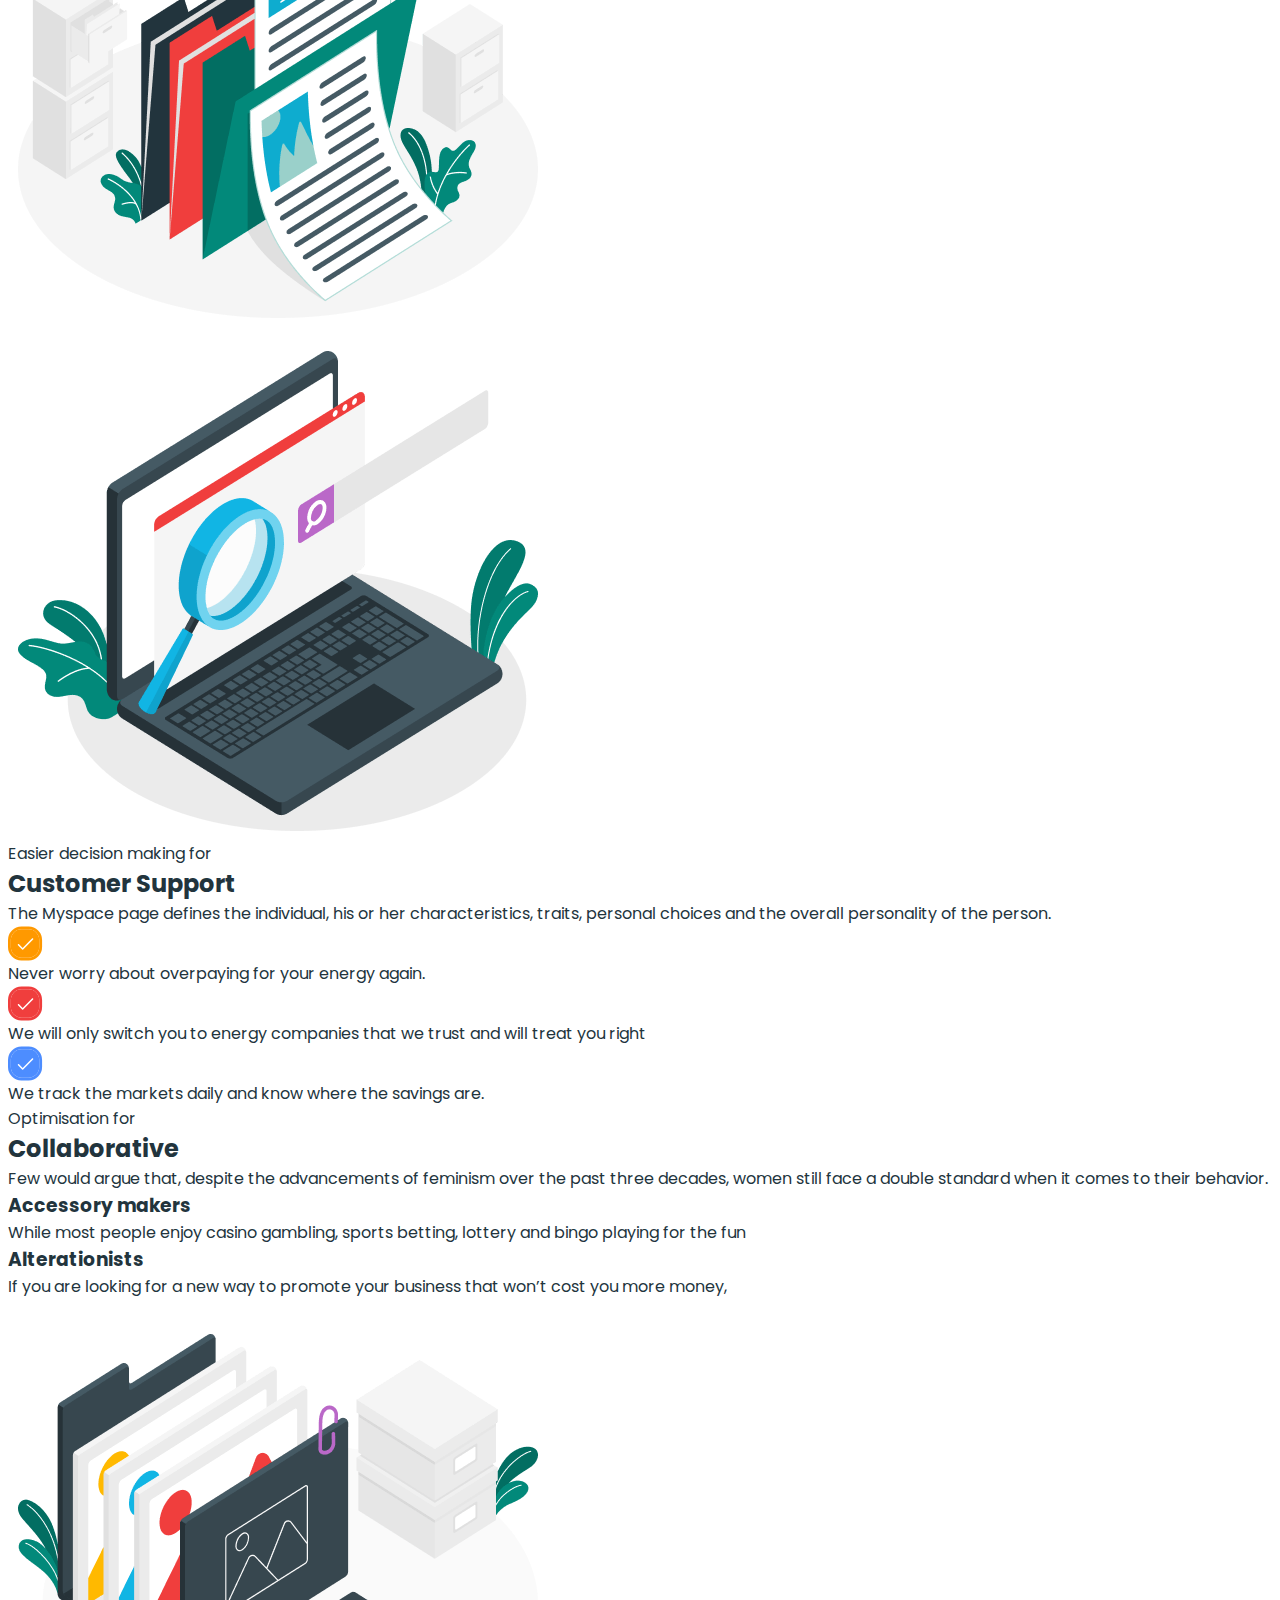
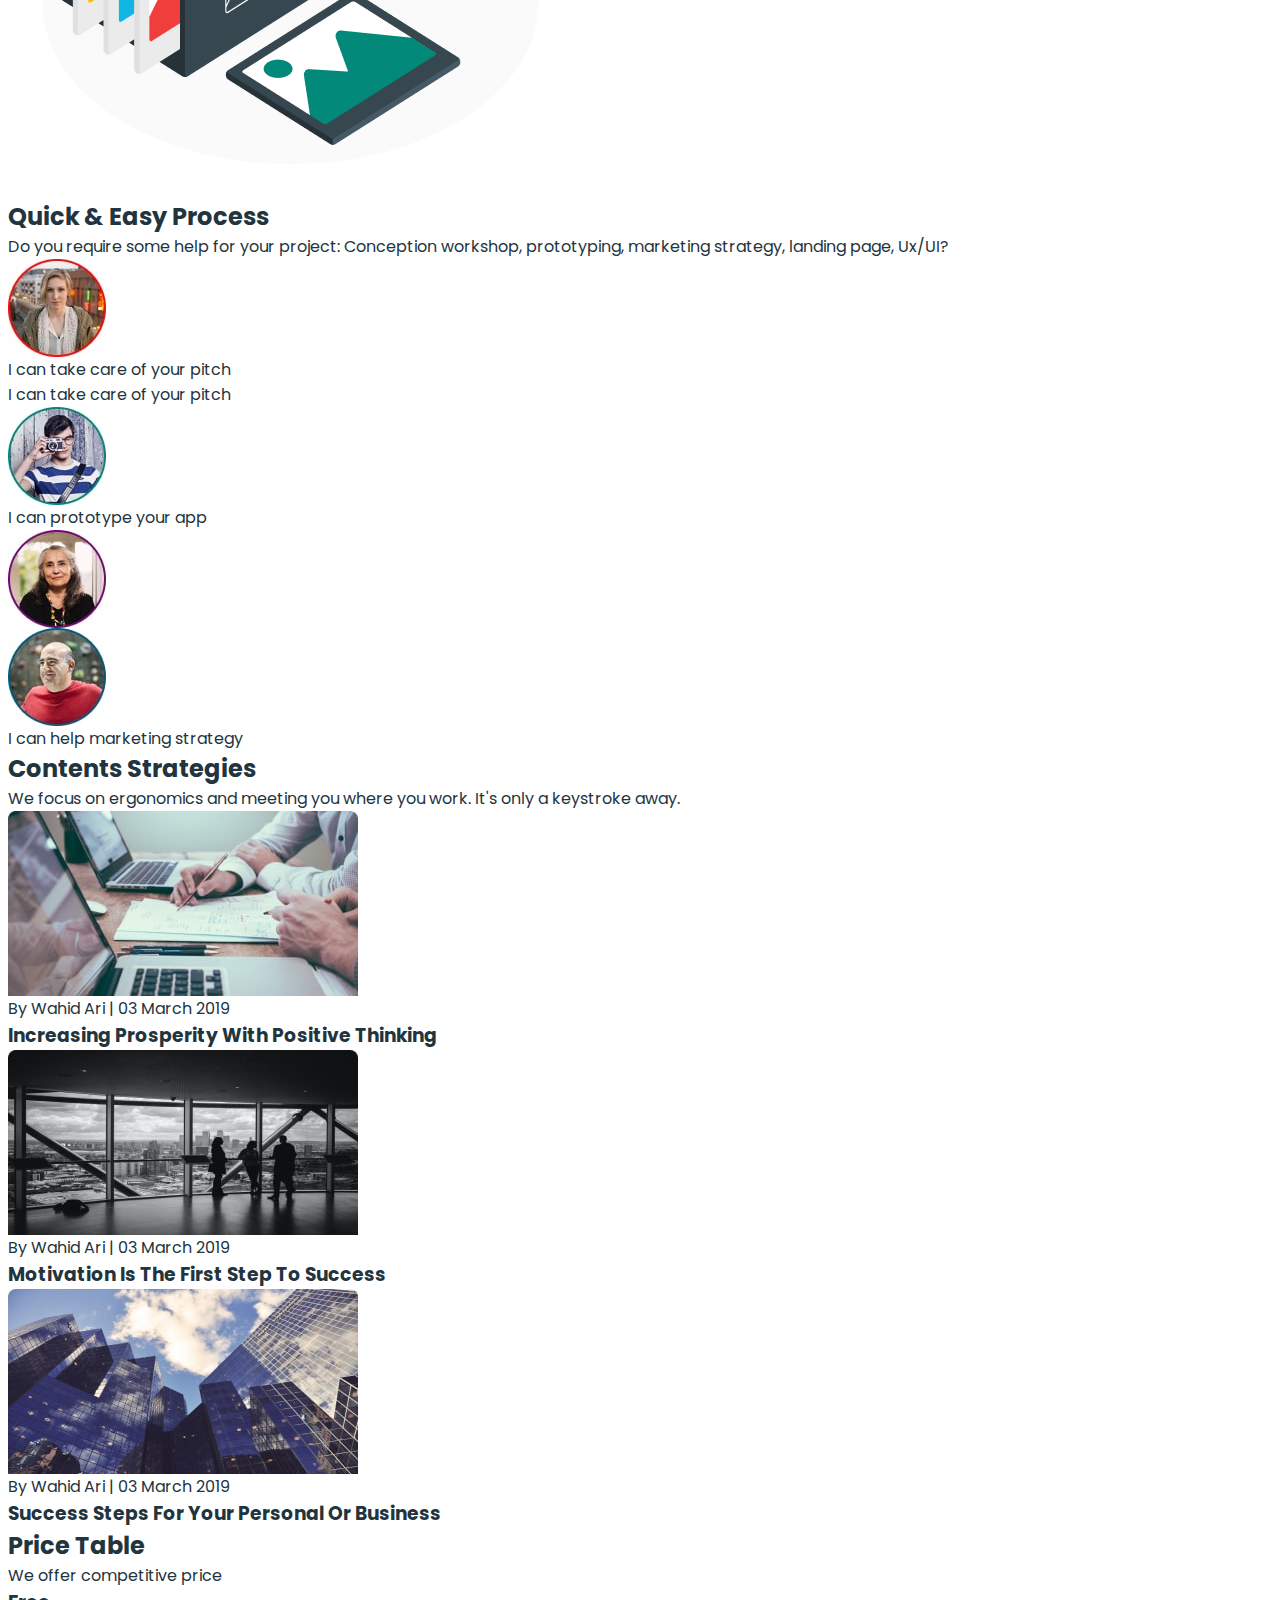
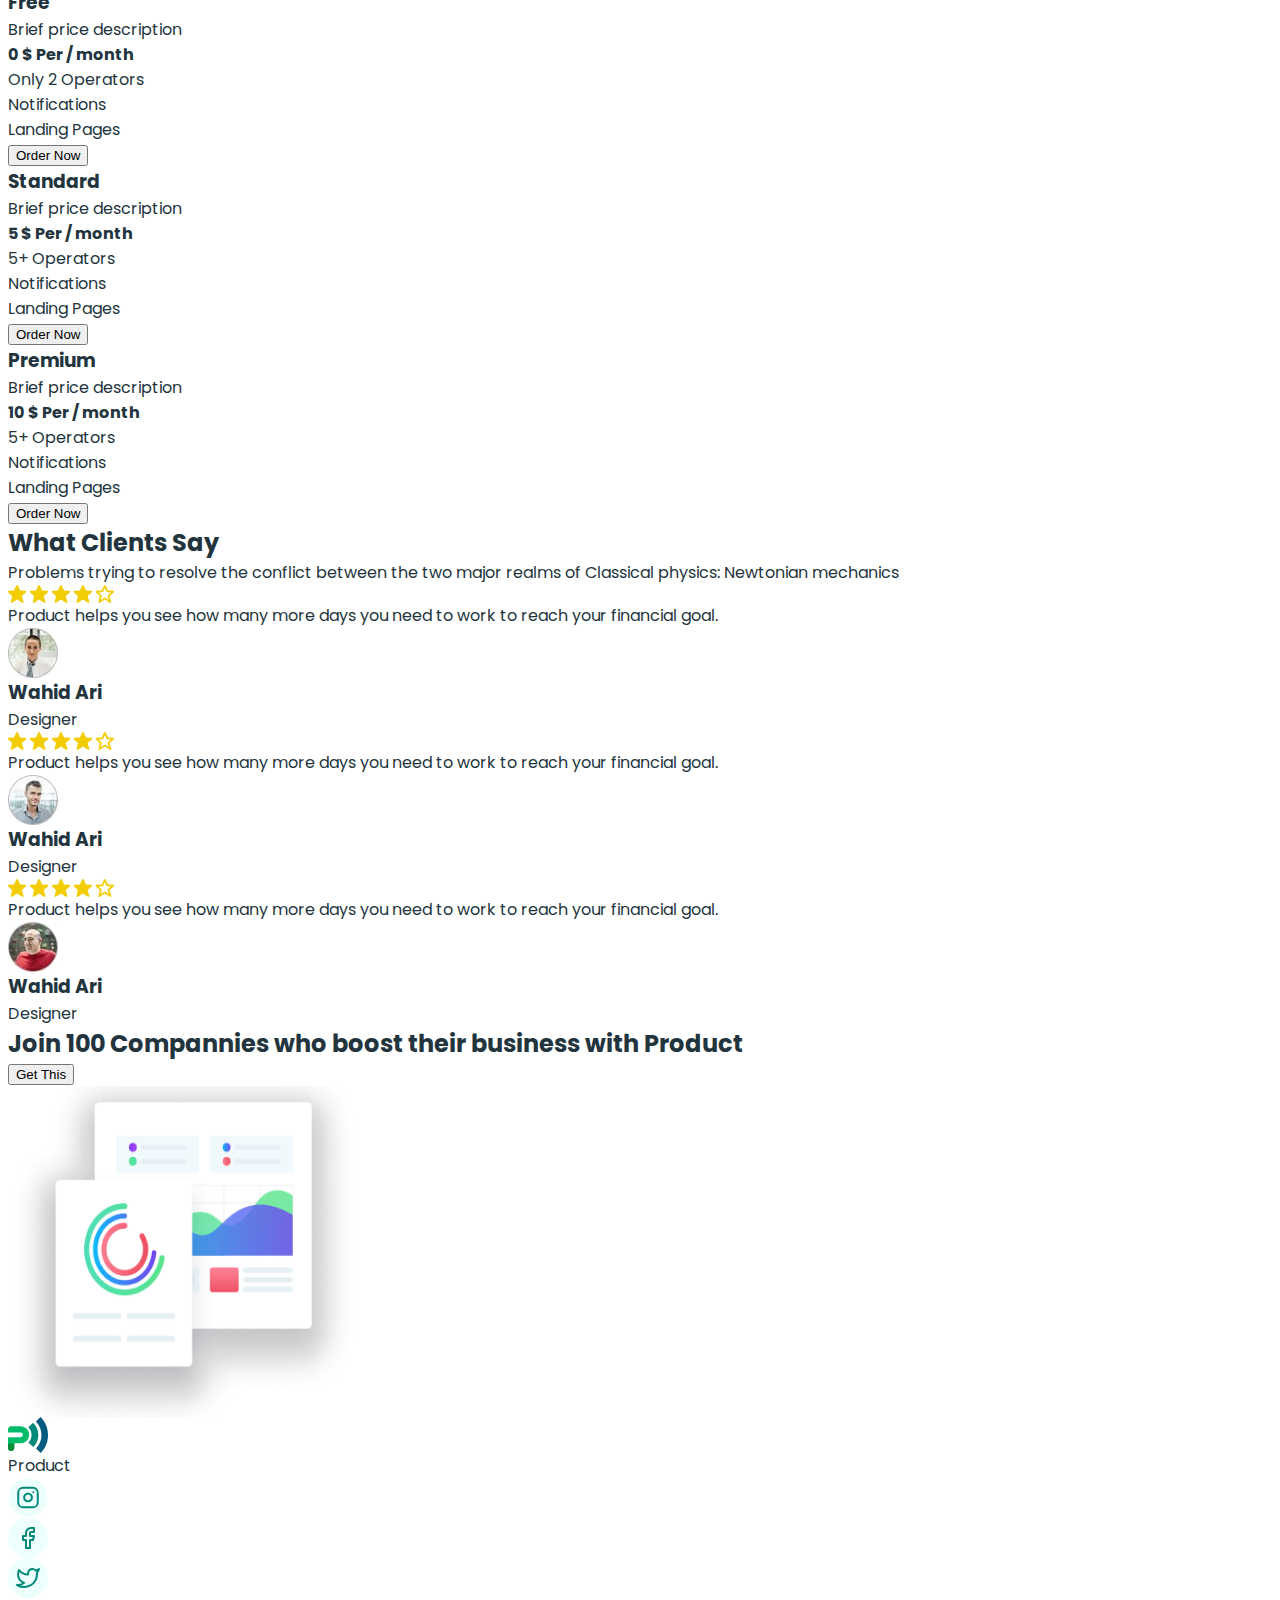
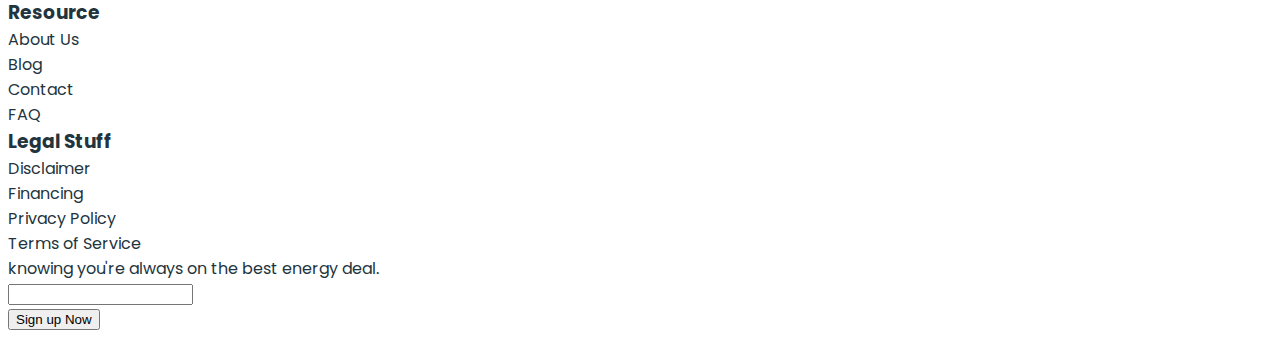
==== commit d3151d49: "update" ====
--- a/index.html
+++ b/index.html
@@ -40,10 +40,10 @@
         </nav>
         <ul class="header-btn-list">
           <li class="header-btn-item">
-            <button type="button">Sing In</button>
+            <button class="header-btn" type="button">Sing In</button>
           </li>
           <li class="header-btn-item">
-            <button type="button">Sing Up</button>
+            <button class="header-btn" type="button">Sing Up</button>
           </li>
         </ul>
       </div>
